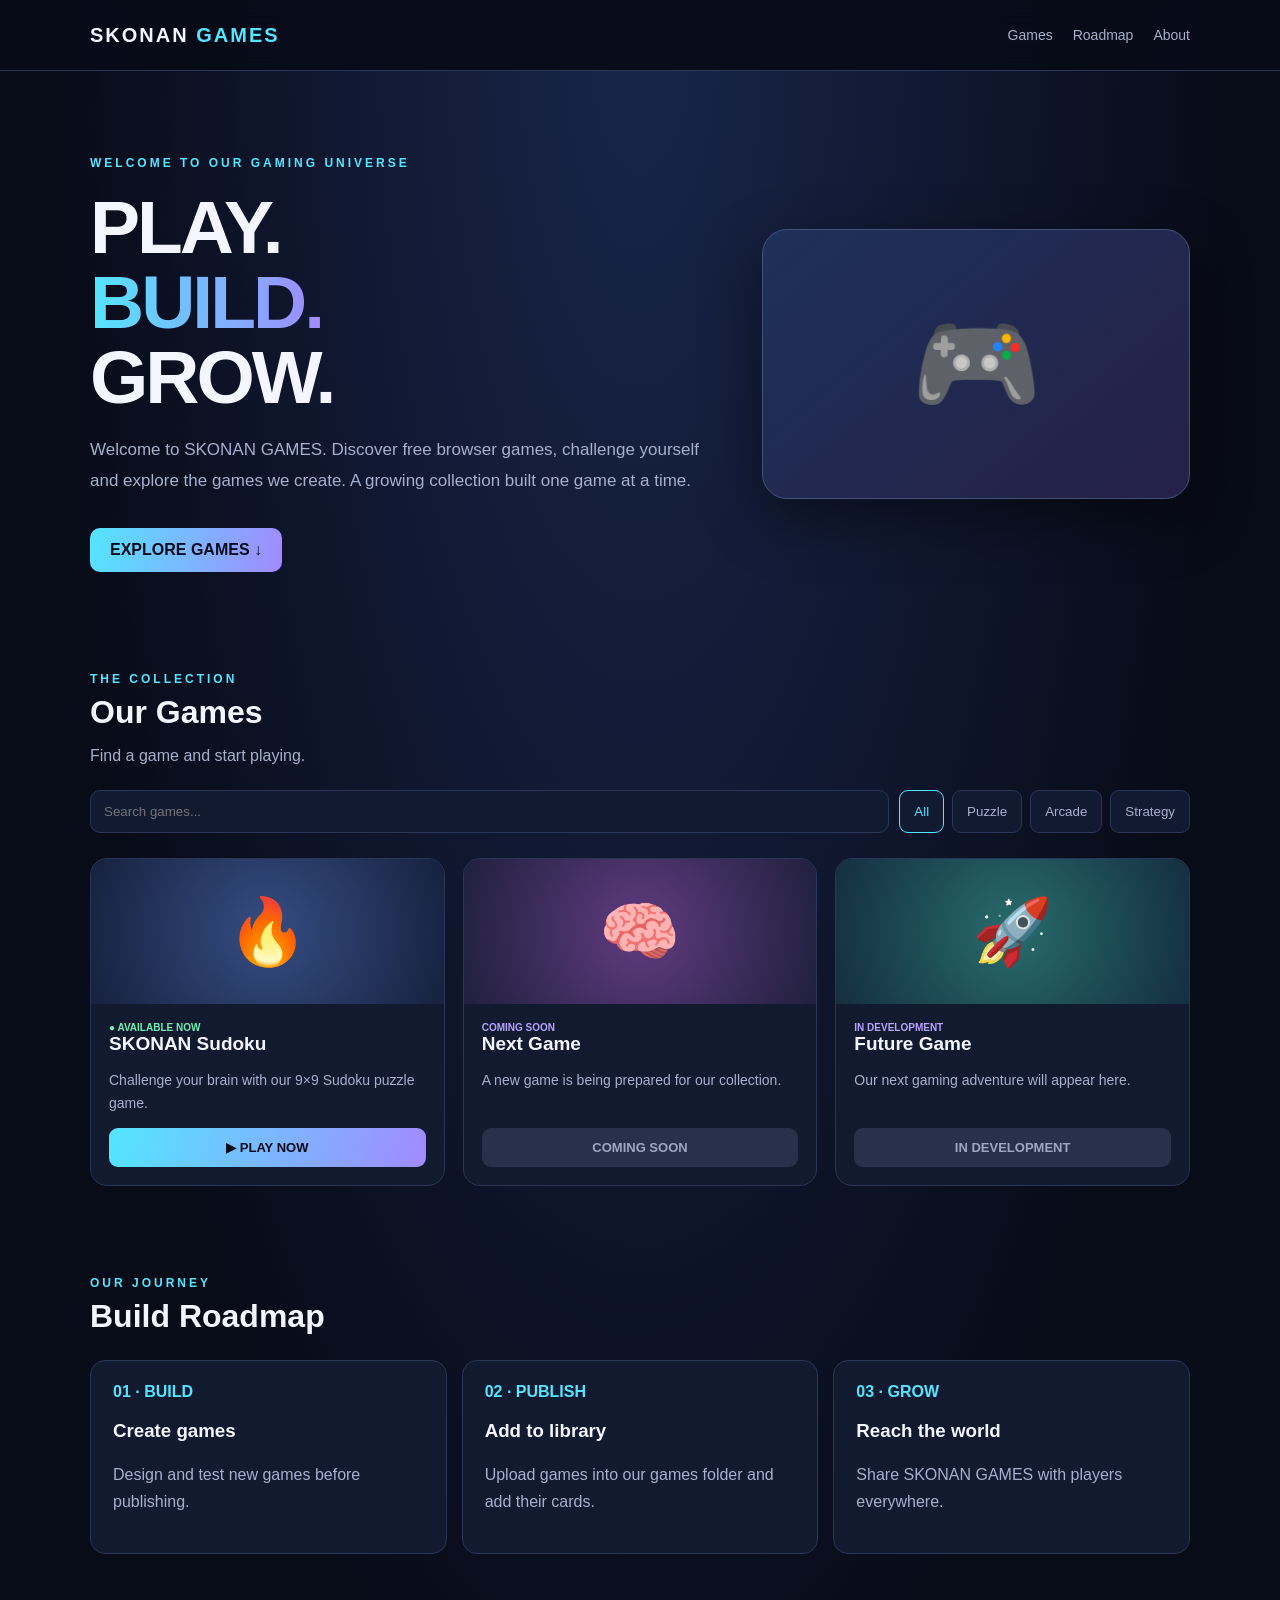
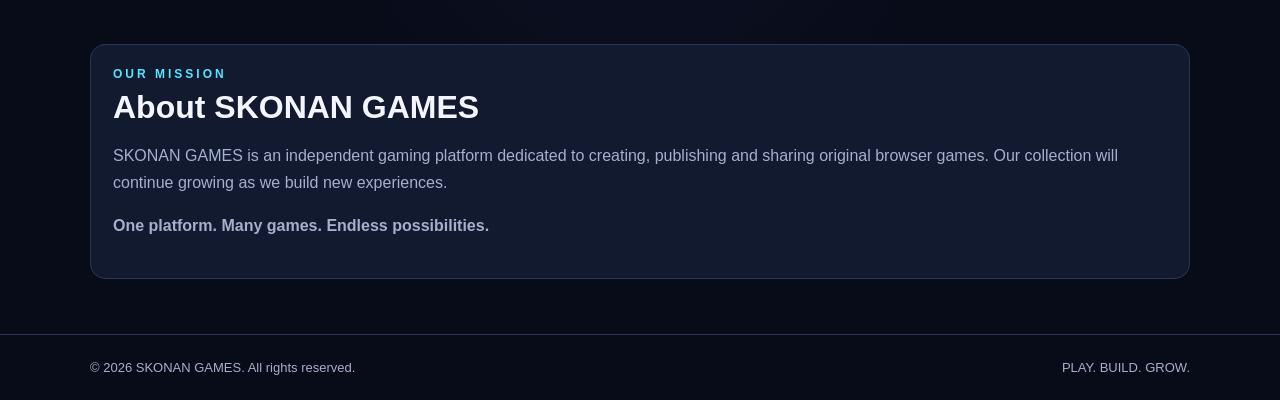
==== index.html @ d3ab1c6c "Add favicon link to index.html Added a favicon link to the HTML head." ====
<!DOCTYPE html>
<html lang="en">
<head>
<meta charset="UTF-8">
<meta name="viewport" content="width=device-width, initial-scale=1.0">
<meta name="theme-color" content="#080b18">
<meta name="description" content="SKONAN GAMES - Play, Build and Grow. Explore free browser games.">
<meta name="keywords" content="SKONAN GAMES, free games, Sudoku, online games, browser games">
<title>SKONAN GAMES | Play. Build. Grow.</title>
<link rel="icon" type="image/png" href="favicon.png">
<!-- Search engine indexing -->
<meta name="robots" content="index, follow">
<link rel="canonical" href="https://skonanjoney.github.io/skonan-games/">

<!-- Social media sharing: Facebook, WhatsApp, etc. -->
<meta property="og:type" content="website">
<meta property="og:site_name" content="SKONAN GAMES">
<meta property="og:title" content="SKONAN GAMES | Play. Build. Grow.">
<meta property="og:description" content="Discover free browser games, play SKONAN Sudoku and explore new gaming adventures.">
<meta property="og:url" content="https://skonanjoney.github.io/skonan-games/">

<!-- Twitter / X sharing -->
<meta name="twitter:card" content="summary">
<meta name="twitter:title" content="SKONAN GAMES | Play. Build. Grow.">
<meta name="twitter:description" content="Discover free browser games and explore the SKONAN GAMES collection.">

<!-- Structured data for search engines -->
<script type="application/ld+json">
{
  "@context": "https://schema.org",
  "@type": "WebSite",
  "name": "SKONAN GAMES",
  "url": "https://skonanjoney.github.io/skonan-games/",
  "description": "An independent gaming platform featuring free browser games.",
  "inLanguage": "en"
}
</script>

<style>
:root {
  --bg:#080b18;
  --panel:#121a30;
  --line:#293657;
  --text:#f4f6ff;
  --muted:#a5b0cc;
  --cyan:#54e5ff;
  --purple:#a18aff;
}
* {box-sizing:border-box}
html {scroll-behavior:smooth}
body {
  margin:0;
  background:radial-gradient(ellipse at top,#19264b,#080b18 65%);
  color:var(--text);
  font-family:Arial, sans-serif;
}
a {text-decoration:none;color:inherit}
.wrap {width:min(1100px,92%);margin:auto}
header {
  position:sticky;top:0;z-index:5;
  background:#080b18ed;
  border-bottom:1px solid var(--line);
  backdrop-filter:blur(15px);
}
nav {
  min-height:70px;
  display:flex;align-items:center;
  justify-content:space-between;gap:15px;
}
.logo {font-size:20px;font-weight:900;letter-spacing:2px}
.logo span {color:var(--cyan)}
.links {display:flex;gap:20px;color:var(--muted);font-size:14px}
.links a:hover {color:var(--cyan)}
.hero {
  padding:85px 0 65px;
  display:grid;grid-template-columns:1.2fr .8fr;
  gap:30px;align-items:center;
}
.eyebrow {
  color:var(--cyan);font-size:12px;
  font-weight:bold;letter-spacing:3px;
}
h1 {
  font-size:clamp(43px,7vw,75px);
  line-height:1;margin:20px 0;
  letter-spacing:-3px;
}
h1 span {
  background:linear-gradient(90deg,var(--cyan),var(--purple));
  color:transparent;background-clip:text;
}
.hero p {color:var(--muted);line-height:1.8;font-size:17px}
.btn {
  display:inline-block;padding:13px 20px;
  border-radius:10px;font-weight:bold;
  background:linear-gradient(100deg,var(--cyan),var(--purple));
  color:#080b18;margin-top:15px;
}
.art {
  min-height:270px;display:grid;place-items:center;
  border:1px solid #43517b;border-radius:25px;
  background:linear-gradient(140deg,#1e3159,#252047);
  box-shadow:0 20px 60px #0007;
  font-size:105px;
}
section {padding:35px 0 55px}
h2 {font-size:32px;margin:8px 0}
.muted {color:var(--muted)}
.tools {display:flex;gap:10px;flex-wrap:wrap;margin:25px 0}
input {
  flex:1;min-width:200px;padding:13px;
  border:1px solid var(--line);border-radius:10px;
  background:#111a30;color:white;outline:none;
}
input:focus {border-color:var(--cyan)}
.filters {display:flex;gap:8px;flex-wrap:wrap}
.filters button {
  padding:11px 14px;border:1px solid var(--line);
  border-radius:9px;background:#111a30;
  color:var(--muted);cursor:pointer;
}
.filters button.active {
  color:var(--cyan);border-color:var(--cyan);
}
.grid {
  display:grid;grid-template-columns:repeat(3,1fr);
  gap:18px;
}
.card {
  overflow:hidden;background:var(--panel);
  border:1px solid var(--line);
  border-radius:17px;transition:.2s;
}
.card:hover {transform:translateY(-5px);border-color:var(--cyan)}
.game-art {
  height:145px;display:grid;place-items:center;
  font-size:65px;
  background:radial-gradient(circle,#354d83,#17213e);
}
.card:nth-child(2) .game-art {background:radial-gradient(circle,#603b80,#20203e)}
.card:nth-child(3) .game-art {background:radial-gradient(circle,#286b6c,#142e40)}
.card-body {padding:18px}
.card h3 {margin:0;font-size:19px}
.card p {color:var(--muted);font-size:14px;line-height:1.6;min-height:45px}
.status {color:#70f0b0;font-size:10px;font-weight:bold}
.soon {color:#b7a4ff}
.play {
  display:block;text-align:center;
  padding:12px;border-radius:9px;
  background:linear-gradient(100deg,var(--cyan),var(--purple));
  color:#080b18;font-weight:bold;font-size:13px;
}
.disabled {background:#29314a;color:#9ca7c2}
.roadmap {
  display:grid;grid-template-columns:repeat(3,1fr);
  gap:15px;margin-top:25px;
}
.step,.about {
  padding:22px;border:1px solid var(--line);
  border-radius:15px;background:#121a30;
}
.step b {color:var(--cyan)}
.step p,.about p {color:var(--muted);line-height:1.7}
footer {
  padding:25px 0;border-top:1px solid var(--line);
  color:var(--muted);font-size:13px;
}
footer .wrap {display:flex;justify-content:space-between;gap:10px;flex-wrap:wrap}
#empty {display:none;text-align:center;padding:25px;color:var(--muted)}
@media(max-width:750px) {
  .hero {grid-template-columns:1fr;padding:55px 0}
  .grid {grid-template-columns:repeat(2,1fr)}
  .roadmap {grid-template-columns:1fr}
}
@media(max-width:520px) {
  .grid {grid-template-columns:1fr}
  .links {gap:10px;font-size:12px}
  .logo {font-size:15px}
}
</style>
</head>

<body>

<header>
  <div class="wrap">
    <nav>
      <a class="logo" href="#">SKONAN <span>GAMES</span></a>
      <div class="links">
        <a href="#games">Games</a>
        <a href="#roadmap">Roadmap</a>
        <a href="#about">About</a>
      </div>
    </nav>
  </div>
</header>

<main>
<div class="wrap">

  <div class="hero">
    <div>
      <div class="eyebrow">WELCOME TO OUR GAMING UNIVERSE</div>
      <h1>PLAY.<br><span>BUILD.</span><br>GROW.</h1>
      <p>
        Welcome to SKONAN GAMES. Discover free browser games,
        challenge yourself and explore the games we create.
        A growing collection built one game at a time.
      </p>
      <a class="btn" href="#games">EXPLORE GAMES ↓</a>
    </div>
    <div class="art">🎮</div>
  </div>

  <section id="games">
    <div class="eyebrow">THE COLLECTION</div>
    <h2>Our Games</h2>
    <p class="muted">Find a game and start playing.</p>

    <div class="tools">
      <input id="search" type="search" placeholder="Search games...">
      <div class="filters">
        <button class="active" data-filter="all">All</button>
        <button data-filter="puzzle">Puzzle</button>
        <button data-filter="arcade">Arcade</button>
        <button data-filter="strategy">Strategy</button>
      </div>
    </div>

    <div class="grid" id="gameGrid">

      <article class="card" data-name="skonan sudoku" data-category="puzzle">
        <div class="game-art">🔥</div>
        <div class="card-body">
          <div class="status">● AVAILABLE NOW</div>
          <h3>SKONAN Sudoku</h3>
          <p>Challenge your brain with our 9×9 Sudoku puzzle game.</p>
          <a class="play" href="games/SKONAN_SUDOKU.html">▶ PLAY NOW</a>
        </div>
      </article>

      <article class="card" data-name="next game" data-category="arcade">
        <div class="game-art">🧠</div>
        <div class="card-body">
          <div class="status soon">COMING SOON</div>
          <h3>Next Game</h3>
          <p>A new game is being prepared for our collection.</p>
          <span class="play disabled">COMING SOON</span>
        </div>
      </article>

      <article class="card" data-name="future game" data-category="strategy">
        <div class="game-art">🚀</div>
        <div class="card-body">
          <div class="status soon">IN DEVELOPMENT</div>
          <h3>Future Game</h3>
          <p>Our next gaming adventure will appear here.</p>
          <span class="play disabled">IN DEVELOPMENT</span>
        </div>
      </article>

    </div>
    <div id="empty">No matching games found.</div>
  </section>

  <section id="roadmap">
    <div class="eyebrow">OUR JOURNEY</div>
    <h2>Build Roadmap</h2>
    <div class="roadmap">
      <div class="step">
        <b>01 · BUILD</b>
        <h3>Create games</h3>
        <p>Design and test new games before publishing.</p>
      </div>
      <div class="step">
        <b>02 · PUBLISH</b>
        <h3>Add to library</h3>
        <p>Upload games into our games folder and add their cards.</p>
      </div>
      <div class="step">
        <b>03 · GROW</b>
        <h3>Reach the world</h3>
        <p>Share SKONAN GAMES with players everywhere.</p>
      </div>
    </div>
  </section>

  <section id="about">
    <div class="about">
      <div class="eyebrow">OUR MISSION</div>
      <h2>About SKONAN GAMES</h2>
      <p>
        SKONAN GAMES is an independent gaming platform
        dedicated to creating, publishing and sharing
        original browser games. Our collection will continue
        growing as we build new experiences.
      </p>
      <p><strong>One platform. Many games. Endless possibilities.</strong></p>
    </div>
  </section>

</div>
</main>

<footer>
  <div class="wrap">
    <span>© 2026 SKONAN GAMES. All rights reserved.</span>
    <span>PLAY. BUILD. GROW.</span>
  </div>
</footer>

<script>
const search = document.getElementById("search");
const cards = [...document.querySelectorAll(".card")];
const buttons = [...document.querySelectorAll(".filters button")];
const empty = document.getElementById("empty");
let category = "all";

function filterGames() {
  const term = search.value.toLowerCase().trim();
  let count = 0;

  cards.forEach(card => {
    const nameMatch = card.dataset.name.includes(term);
    const categoryMatch =
      category === "all" || card.dataset.category === category;

    const visible = nameMatch && categoryMatch;
    card.style.display = visible ? "" : "none";
    if (visible) count++;
  });

  empty.style.display = count ? "none" : "block";
}

search.addEventListener("input", filterGames);

buttons.forEach(button => {
  button.addEventListener("click", () => {
    category = button.dataset.filter;
    buttons.forEach(b => b.classList.toggle("active", b === button));
    filterGames();
  });
});
</script>

</body>
</html>
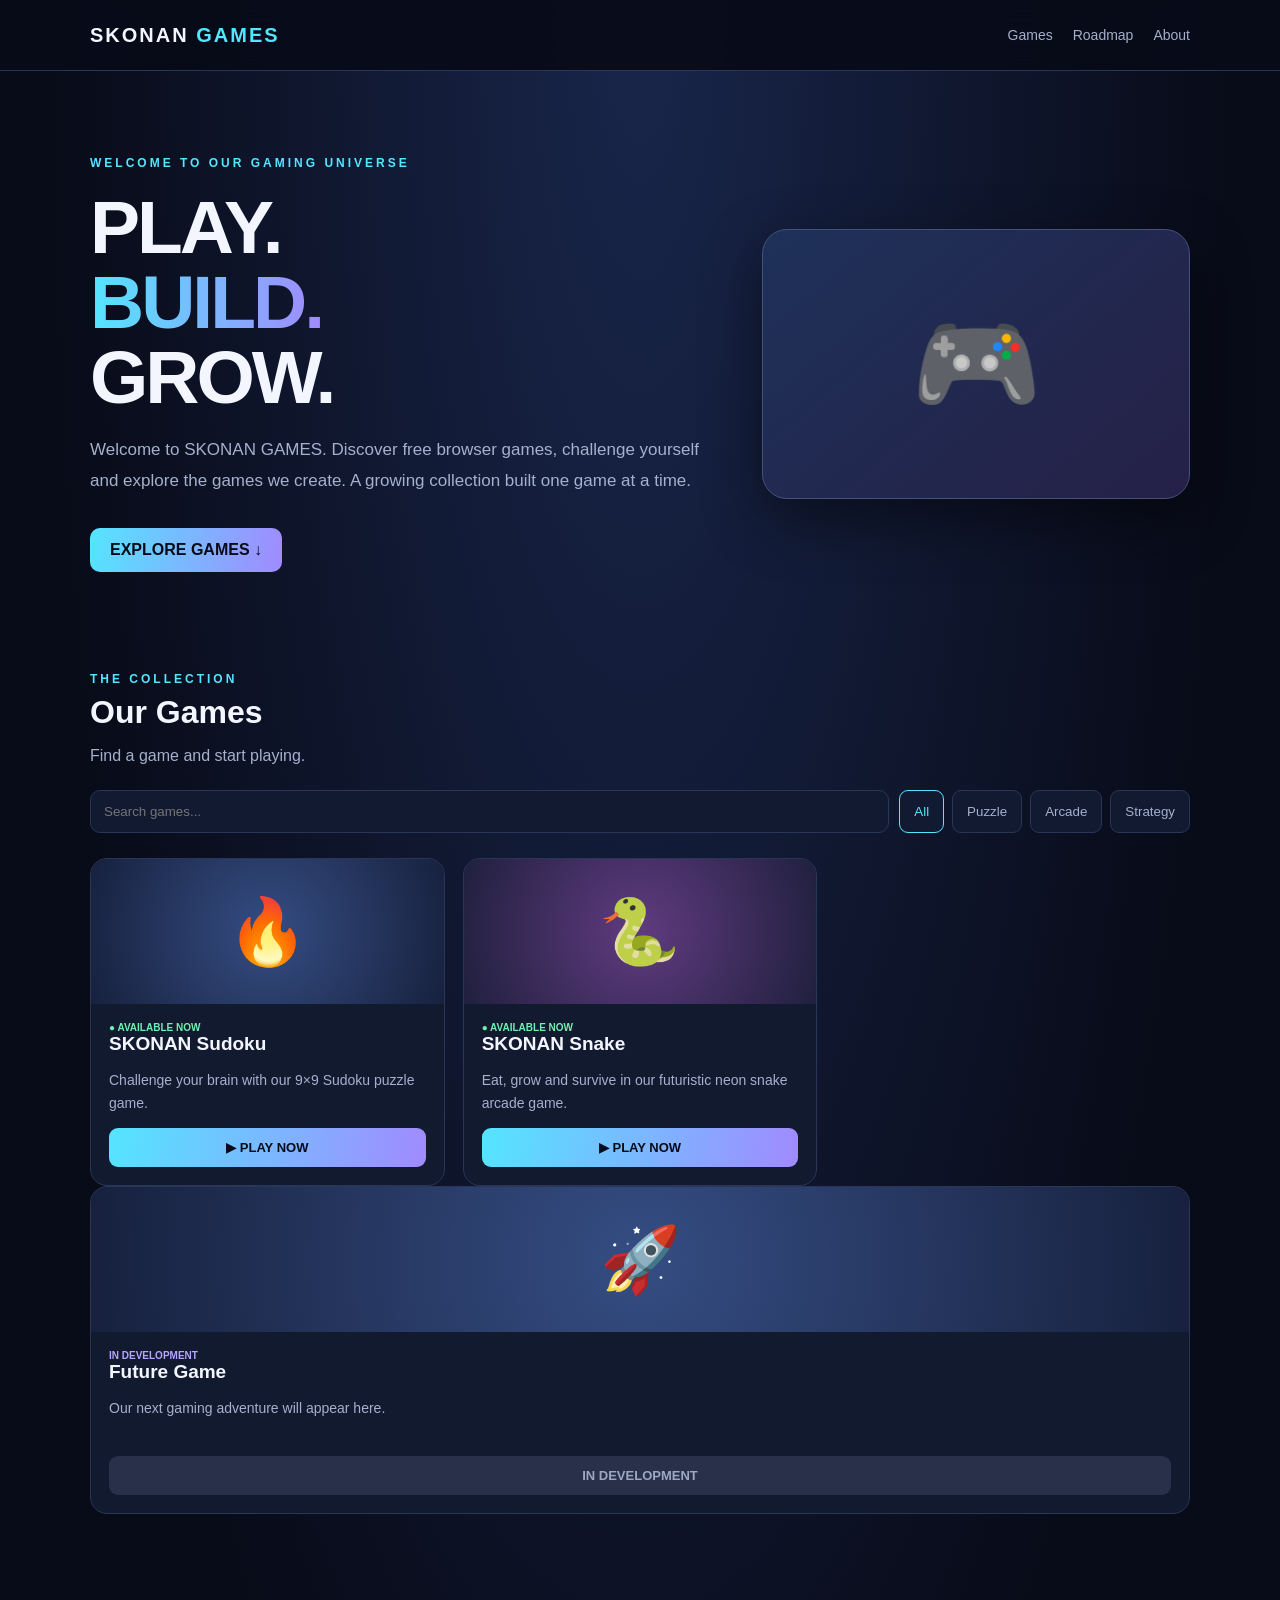
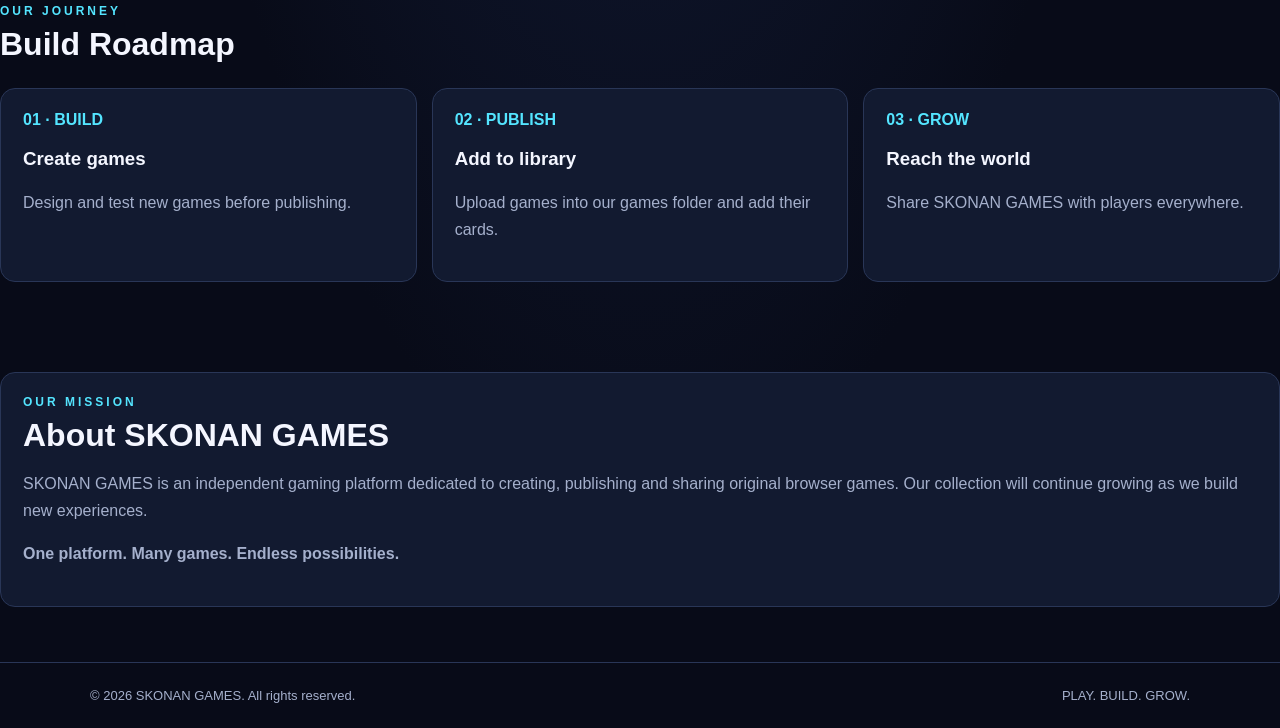
==== commit 0de07435: "Add SKONAN Snake game card to index.html" ====
--- a/index.html
+++ b/index.html
@@ -228,27 +228,32 @@
       </div>
     </div>
 
-    <div class="grid" id="gameGrid">
-
-      <article class="card" data-name="skonan sudoku" data-category="puzzle">
-        <div class="game-art">🔥</div>
-        <div class="card-body">
-          <div class="status">● AVAILABLE NOW</div>
-          <h3>SKONAN Sudoku</h3>
-          <p>Challenge your brain with our 9×9 Sudoku puzzle game.</p>
-          <a class="play" href="games/SKONAN_SUDOKU.html">▶ PLAY NOW</a>
-        </div>
-      </article>
-
-      <article class="card" data-name="next game" data-category="arcade">
-        <div class="game-art">🧠</div>
-        <div class="card-body">
-          <div class="status soon">COMING SOON</div>
-          <h3>Next Game</h3>
-          <p>A new game is being prepared for our collection.</p>
-          <span class="play disabled">COMING SOON</span>
-        </div>
-      </article>
+    
+<div class="grid" id="gameGrid">
+
+  <!-- SKONAN SUDOKU -->
+  <article class="card" data-name="skonan sudoku" data-category="puzzle">
+    <div class="game-art">🔥</div>
+    <div class="card-body">
+      <div class="status">● AVAILABLE NOW</div>
+      <h3>SKONAN Sudoku</h3>
+      <p>Challenge your brain with our 9×9 Sudoku puzzle game.</p>
+      <a class="play" href="games/SKONAN_SUDOKU.html">▶ PLAY NOW</a>
+    </div>
+  </article>
+
+  <!-- SKONAN SNAKE -->
+  <article class="card" data-name="skonan snake" data-category="arcade">
+    <div class="game-art">🐍</div>
+    <div class="card-body">
+      <div class="status">● AVAILABLE NOW</div>
+      <h3>SKONAN Snake</h3>
+      <p>Eat, grow and survive in our futuristic neon snake arcade game.</p>
+      <a class="play" href="games/SKONAN_SNAKE.html">▶ PLAY NOW</a>
+    </div>
+  </article>
+
+</div>
 
       <article class="card" data-name="future game" data-category="strategy">
         <div class="game-art">🚀</div>
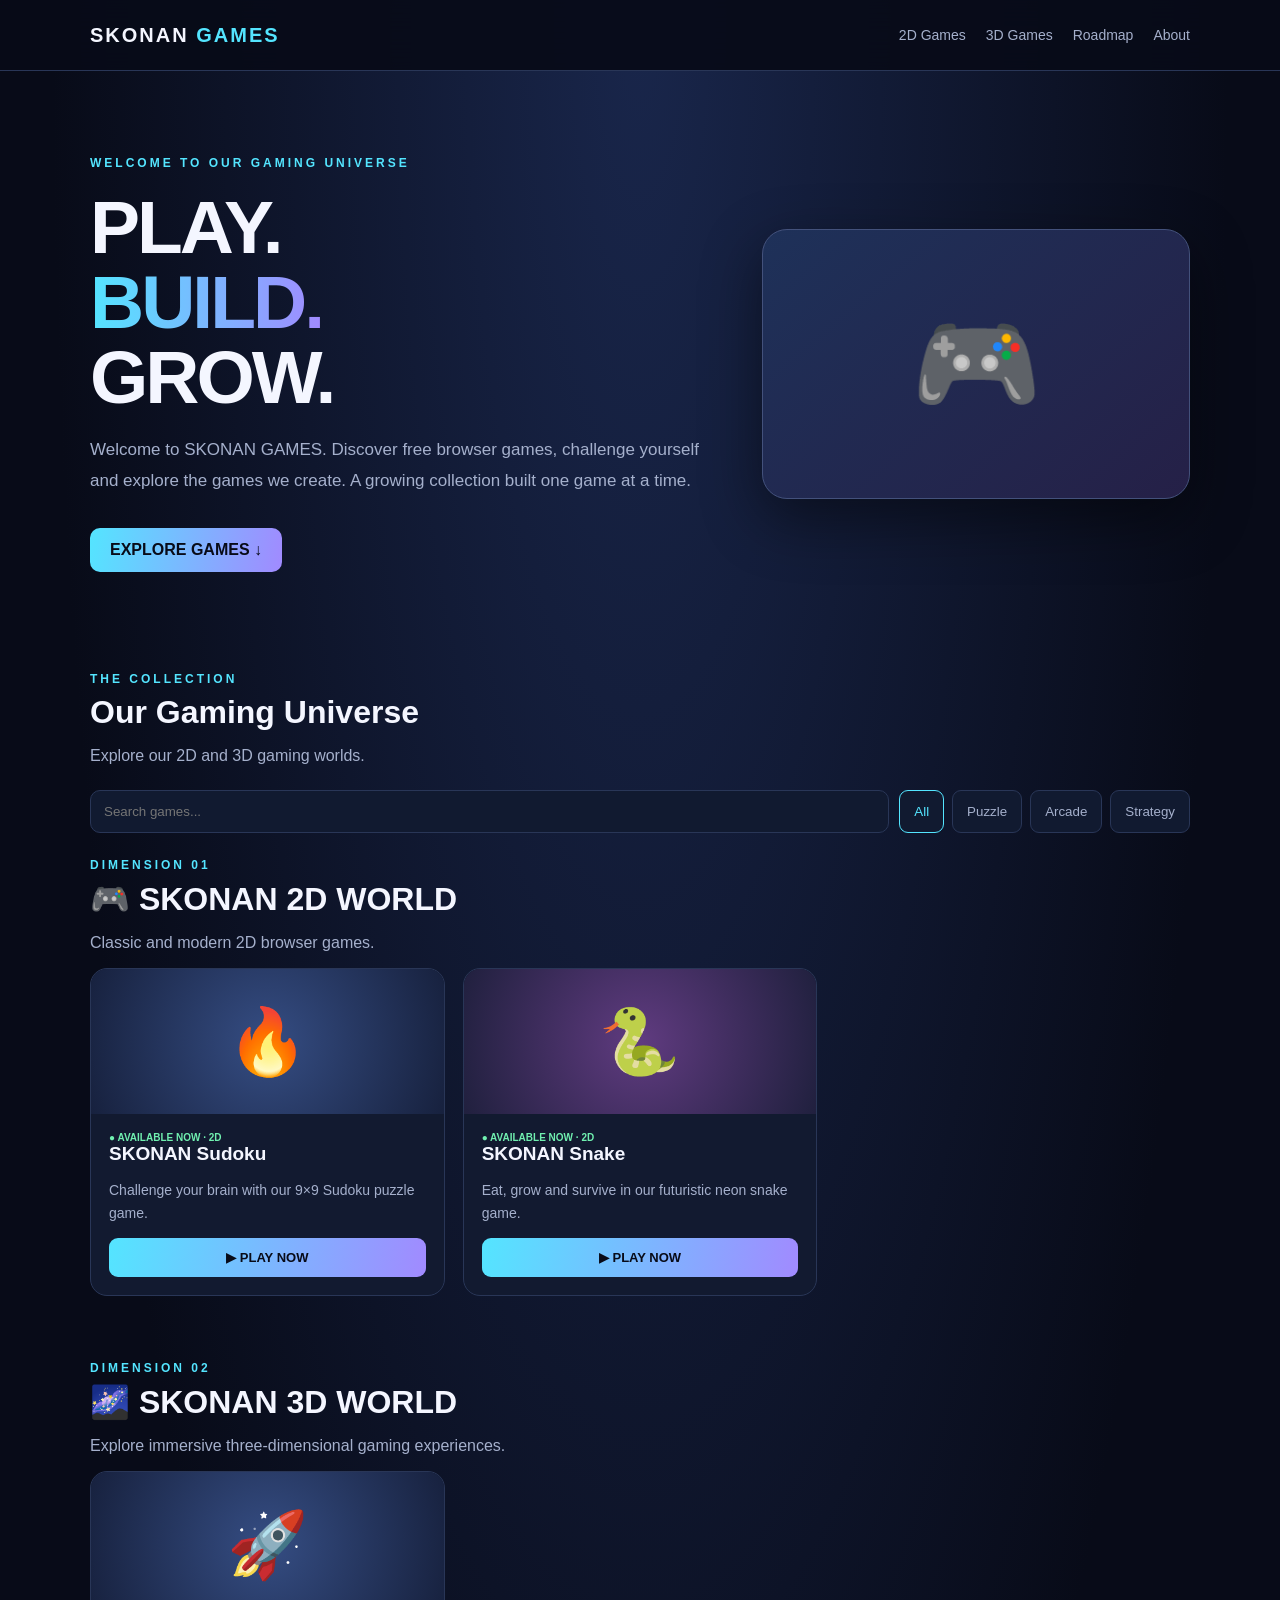
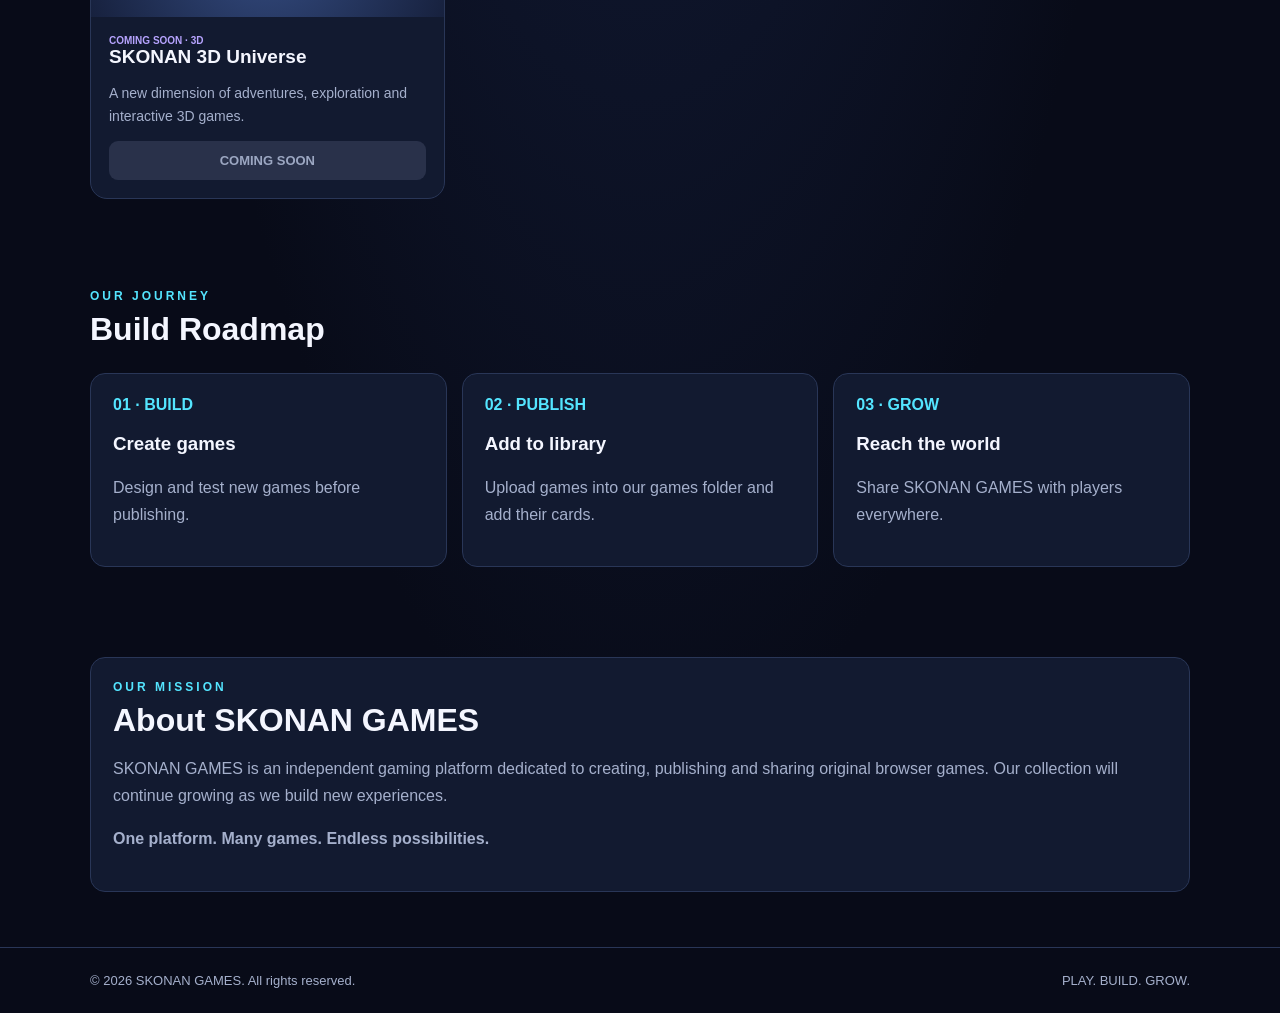
==== commit c3442ab2: "Revise game sections and navigation links Updated game sections and navigation links for clarity and" ====
--- a/index.html
+++ b/index.html
@@ -188,10 +188,11 @@
     <nav>
       <a class="logo" href="#">SKONAN <span>GAMES</span></a>
       <div class="links">
-        <a href="#games">Games</a>
-        <a href="#roadmap">Roadmap</a>
-        <a href="#about">About</a>
-      </div>
+  <a href="#games-2d">2D Games</a>
+  <a href="#games-3d">3D Games</a>
+  <a href="#roadmap">Roadmap</a>
+  <a href="#about">About</a>
+</div>
     </nav>
   </div>
 </header>
@@ -213,61 +214,74 @@
     <div class="art">🎮</div>
   </div>
 
-  <section id="games">
-    <div class="eyebrow">THE COLLECTION</div>
-    <h2>Our Games</h2>
-    <p class="muted">Find a game and start playing.</p>
-
-    <div class="tools">
-      <input id="search" type="search" placeholder="Search games...">
-      <div class="filters">
-        <button class="active" data-filter="all">All</button>
-        <button data-filter="puzzle">Puzzle</button>
-        <button data-filter="arcade">Arcade</button>
-        <button data-filter="strategy">Strategy</button>
-      </div>
-    </div>
-
-    
-<div class="grid" id="gameGrid">
-
-  <!-- SKONAN SUDOKU -->
-  <article class="card" data-name="skonan sudoku" data-category="puzzle">
-    <div class="game-art">🔥</div>
-    <div class="card-body">
-      <div class="status">● AVAILABLE NOW</div>
-      <h3>SKONAN Sudoku</h3>
-      <p>Challenge your brain with our 9×9 Sudoku puzzle game.</p>
-      <a class="play" href="games/SKONAN_SUDOKU.html">▶ PLAY NOW</a>
-    </div>
-  </article>
-
-  <!-- SKONAN SNAKE -->
-  <article class="card" data-name="skonan snake" data-category="arcade">
-    <div class="game-art">🐍</div>
-    <div class="card-body">
-      <div class="status">● AVAILABLE NOW</div>
-      <h3>SKONAN Snake</h3>
-      <p>Eat, grow and survive in our futuristic neon snake arcade game.</p>
-      <a class="play" href="games/SKONAN_SNAKE.html">▶ PLAY NOW</a>
-    </div>
-  </article>
-
-</div>
-
-      <article class="card" data-name="future game" data-category="strategy">
+  
+<section id="games">
+  <div class="eyebrow">THE COLLECTION</div>
+  <h2>Our Gaming Universe</h2>
+  <p class="muted">Explore our 2D and 3D gaming worlds.</p>
+
+  <div class="tools">
+    <input id="search" type="search" placeholder="Search games...">
+    <div class="filters">
+      <button class="active" data-filter="all">All</button>
+      <button data-filter="puzzle">Puzzle</button>
+      <button data-filter="arcade">Arcade</button>
+      <button data-filter="strategy">Strategy</button>
+    </div>
+  </div>
+
+  <!-- 2D GAMING WORLD -->
+  <div id="games-2d">
+    <div class="eyebrow">DIMENSION 01</div>
+    <h2>🎮 SKONAN 2D WORLD</h2>
+    <p class="muted">Classic and modern 2D browser games.</p>
+
+    <div class="grid">
+
+      <article class="card" data-name="skonan sudoku" data-category="puzzle">
+        <div class="game-art">🔥</div>
+        <div class="card-body">
+          <div class="status">● AVAILABLE NOW · 2D</div>
+          <h3>SKONAN Sudoku</h3>
+          <p>Challenge your brain with our 9×9 Sudoku puzzle game.</p>
+          <a class="play" href="games/SKONAN_SUDOKU.html">▶ PLAY NOW</a>
+        </div>
+      </article>
+
+      <article class="card" data-name="skonan snake" data-category="arcade">
+        <div class="game-art">🐍</div>
+        <div class="card-body">
+          <div class="status">● AVAILABLE NOW · 2D</div>
+          <h3>SKONAN Snake</h3>
+          <p>Eat, grow and survive in our futuristic neon snake game.</p>
+          <a class="play" href="games/SKONAN_SNAKE.html">▶ PLAY NOW</a>
+        </div>
+      </article>
+
+    </div>
+  </div>
+
+  <!-- 3D GAMING WORLD -->
+  <div id="games-3d" style="margin-top:65px">
+    <div class="eyebrow">DIMENSION 02</div>
+    <h2>🌌 SKONAN 3D WORLD</h2>
+    <p class="muted">Explore immersive three-dimensional gaming experiences.</p>
+
+    <div class="grid">
+      <article class="card" data-name="skonan 3d world" data-category="strategy">
         <div class="game-art">🚀</div>
         <div class="card-body">
-          <div class="status soon">IN DEVELOPMENT</div>
-          <h3>Future Game</h3>
-          <p>Our next gaming adventure will appear here.</p>
-          <span class="play disabled">IN DEVELOPMENT</span>
+          <div class="status soon">COMING SOON · 3D</div>
+          <h3>SKONAN 3D Universe</h3>
+          <p>A new dimension of adventures, exploration and interactive 3D games.</p>
+          <span class="play disabled">COMING SOON</span>
         </div>
       </article>
-
-    </div>
-    <div id="empty">No matching games found.</div>
-  </section>
+    </div>
+  </div>
+
+  <div id="empty">No matching games found.</div>
+</section>
 
   <section id="roadmap">
     <div class="eyebrow">OUR JOURNEY</div>
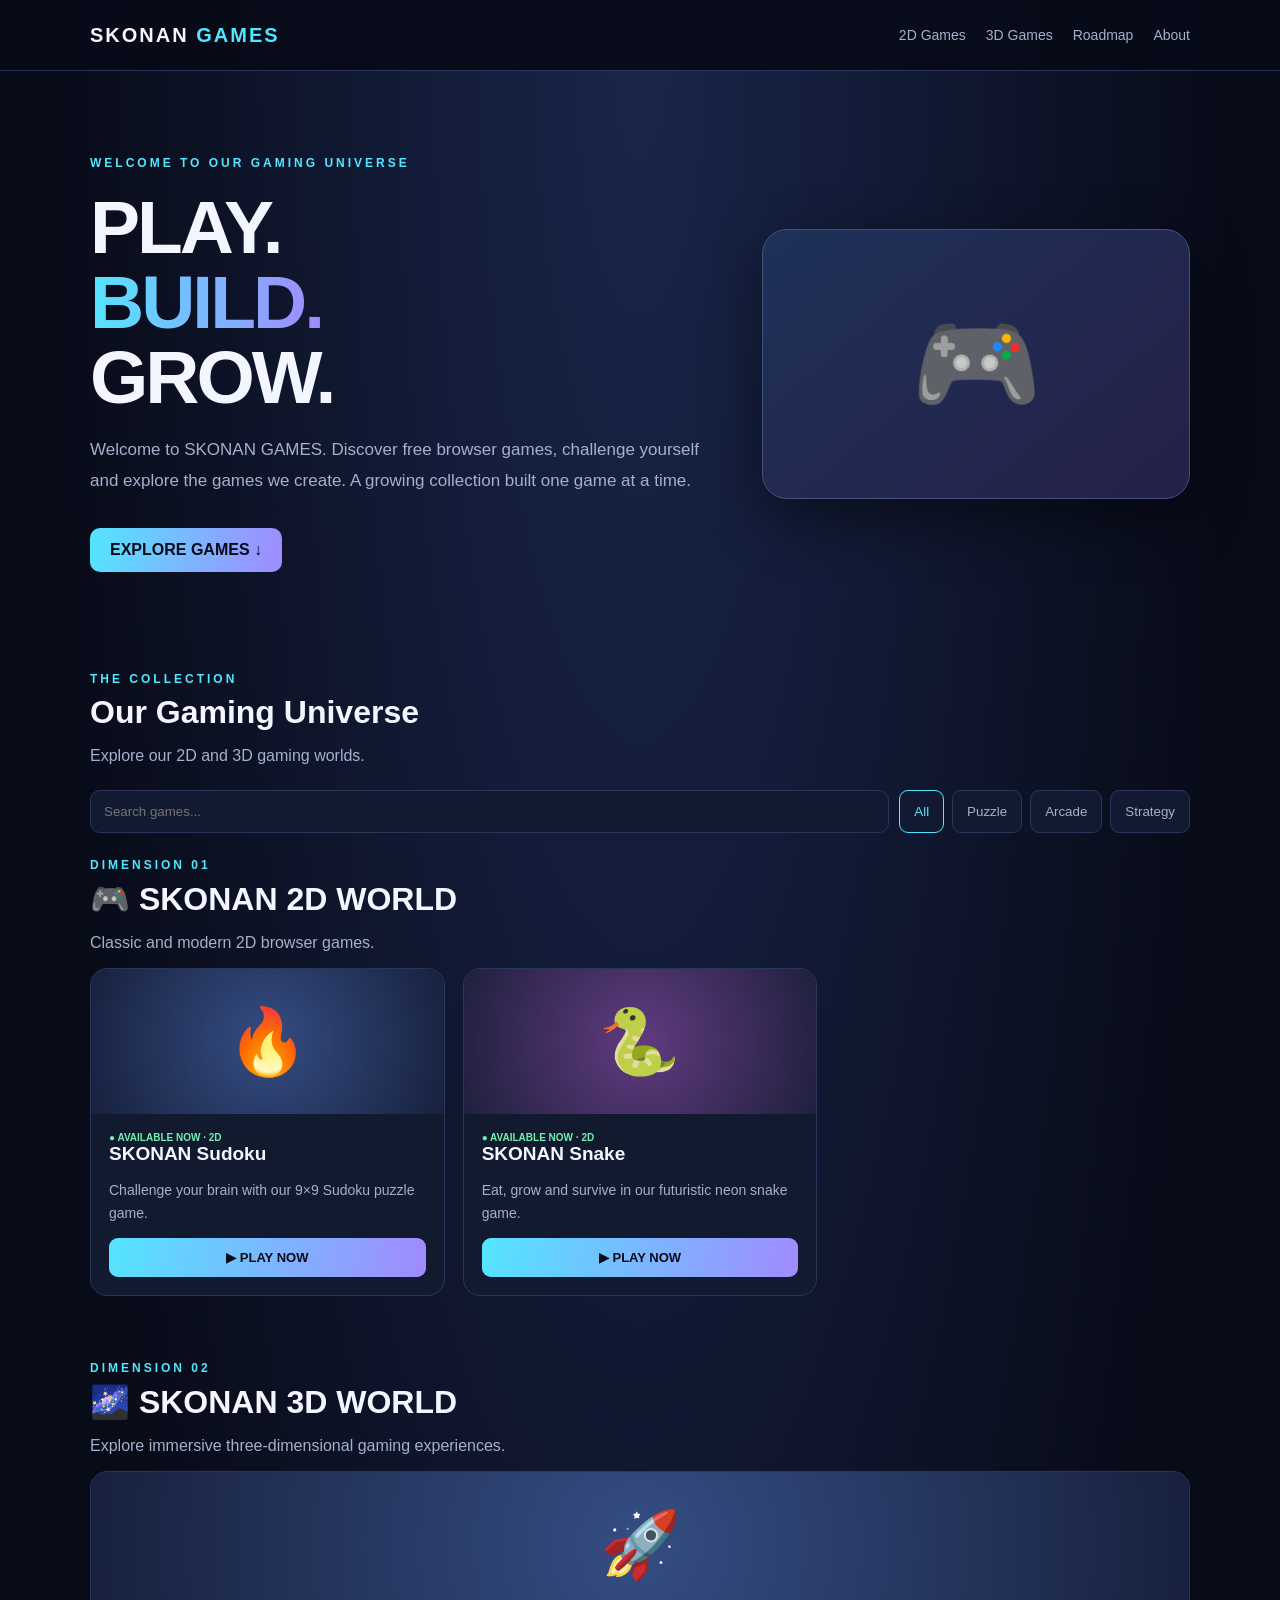
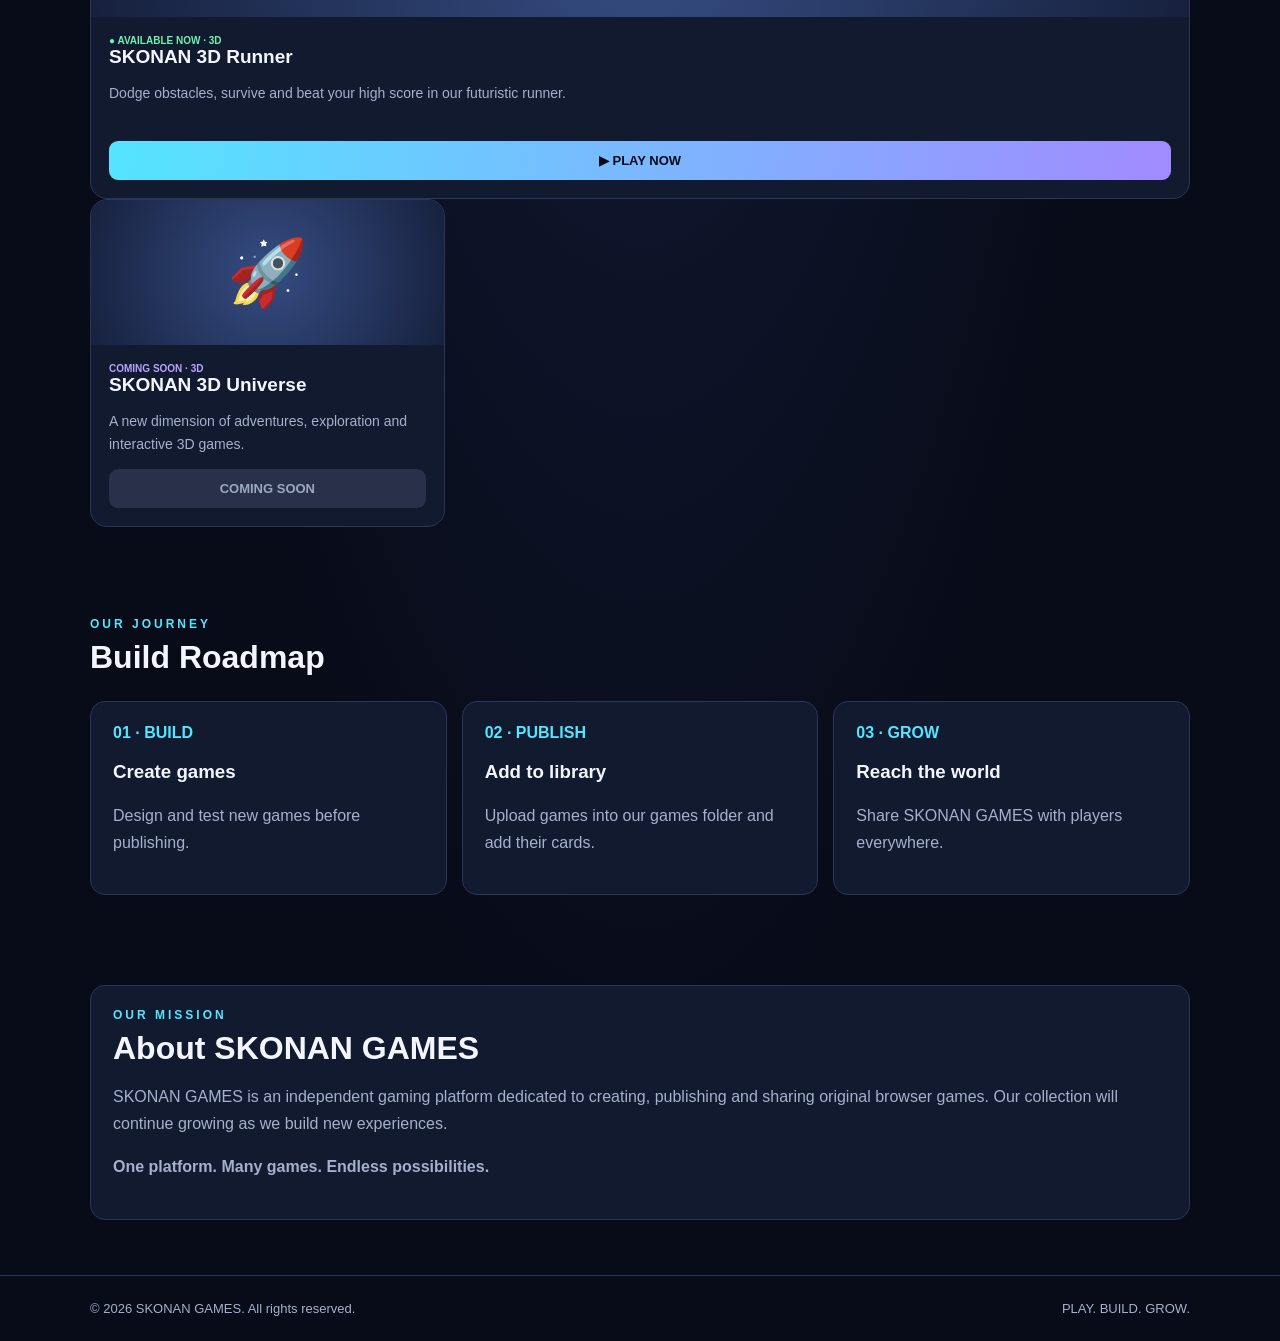
==== commit d2024b40: "Add SKONAN 3D Runner game card to index.html" ====
--- a/index.html
+++ b/index.html
@@ -266,7 +266,15 @@
     <div class="eyebrow">DIMENSION 02</div>
     <h2>🌌 SKONAN 3D WORLD</h2>
     <p class="muted">Explore immersive three-dimensional gaming experiences.</p>
-
+<article class="card" data-name="skonan 3d runner" data-category="arcade">
+  <div class="game-art">🚀</div>
+  <div class="card-body">
+    <div class="status">● AVAILABLE NOW · 3D</div>
+    <h3>SKONAN 3D Runner</h3>
+    <p>Dodge obstacles, survive and beat your high score in our futuristic runner.</p>
+    <a class="play" href="games/SKONAN_3D_RUNNER.html">▶ PLAY NOW</a>
+  </div>
+</article>
     <div class="grid">
       <article class="card" data-name="skonan 3d world" data-category="strategy">
         <div class="game-art">🚀</div>
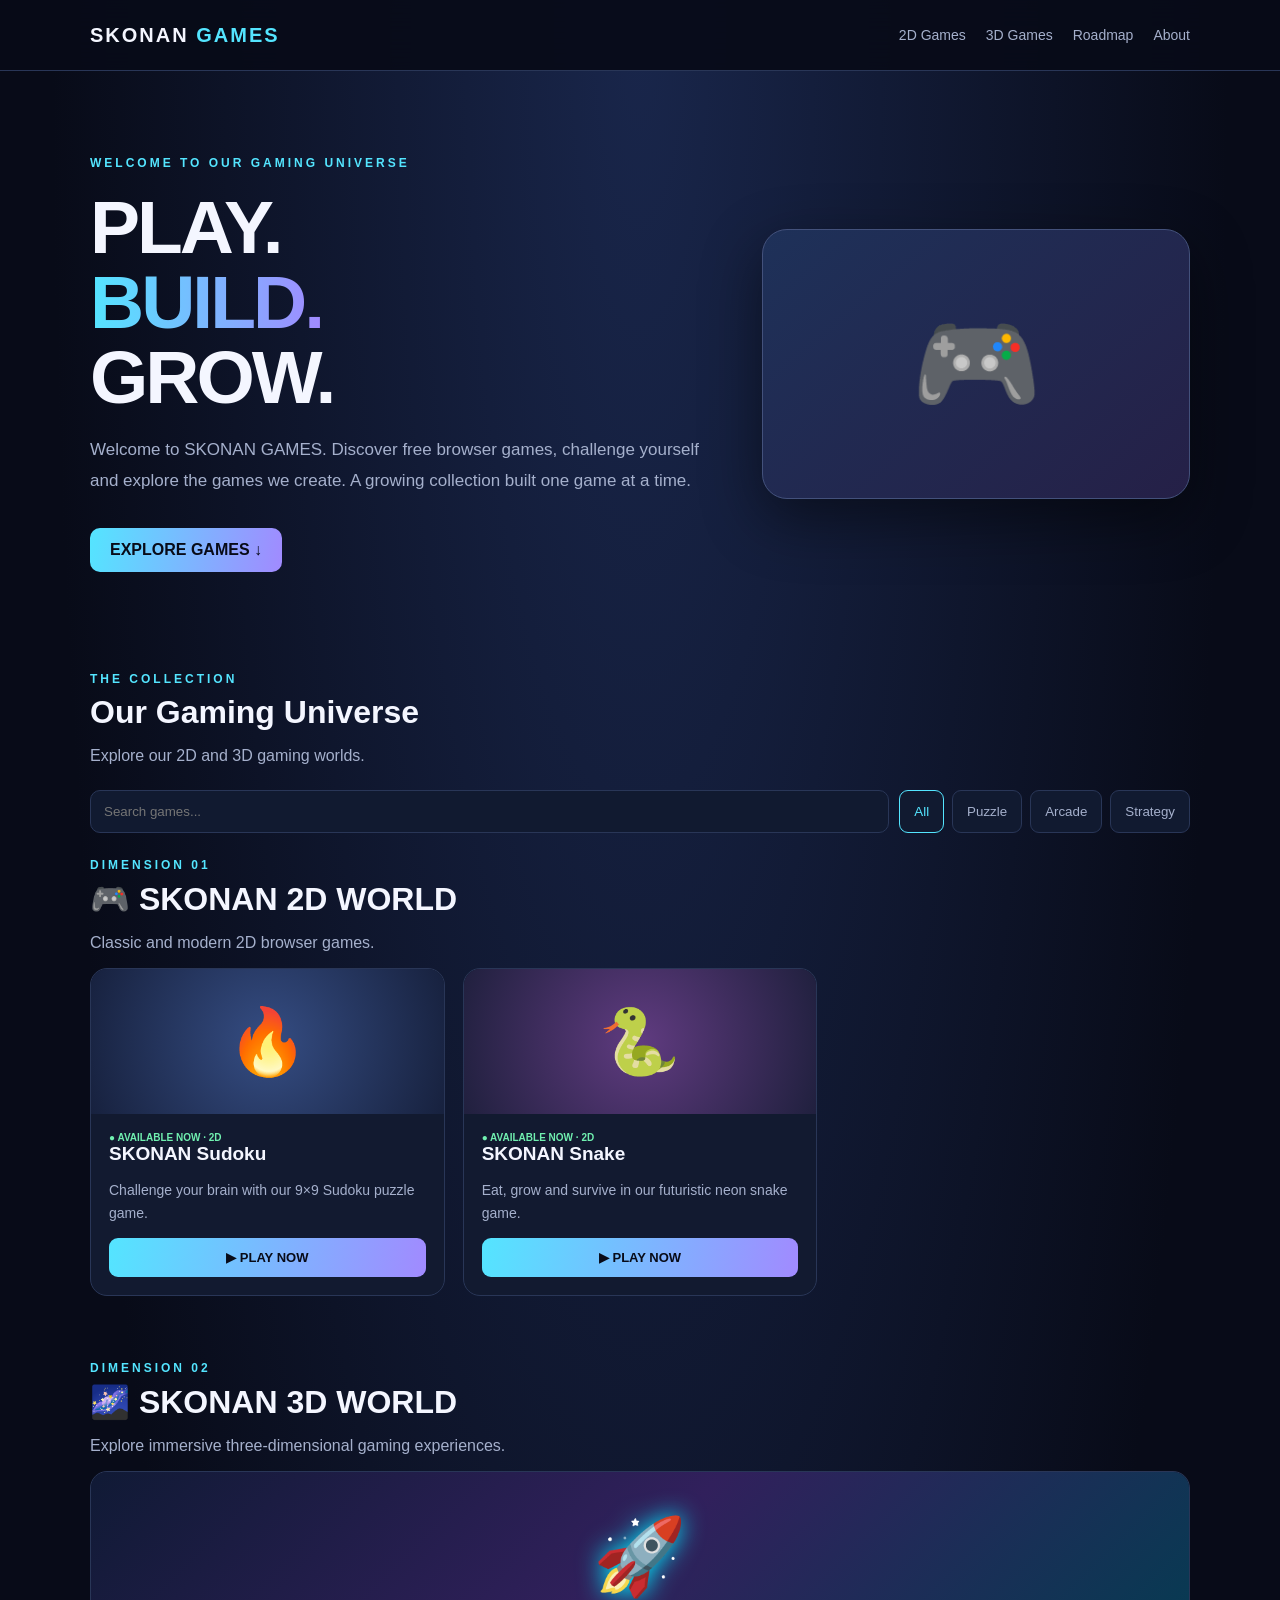
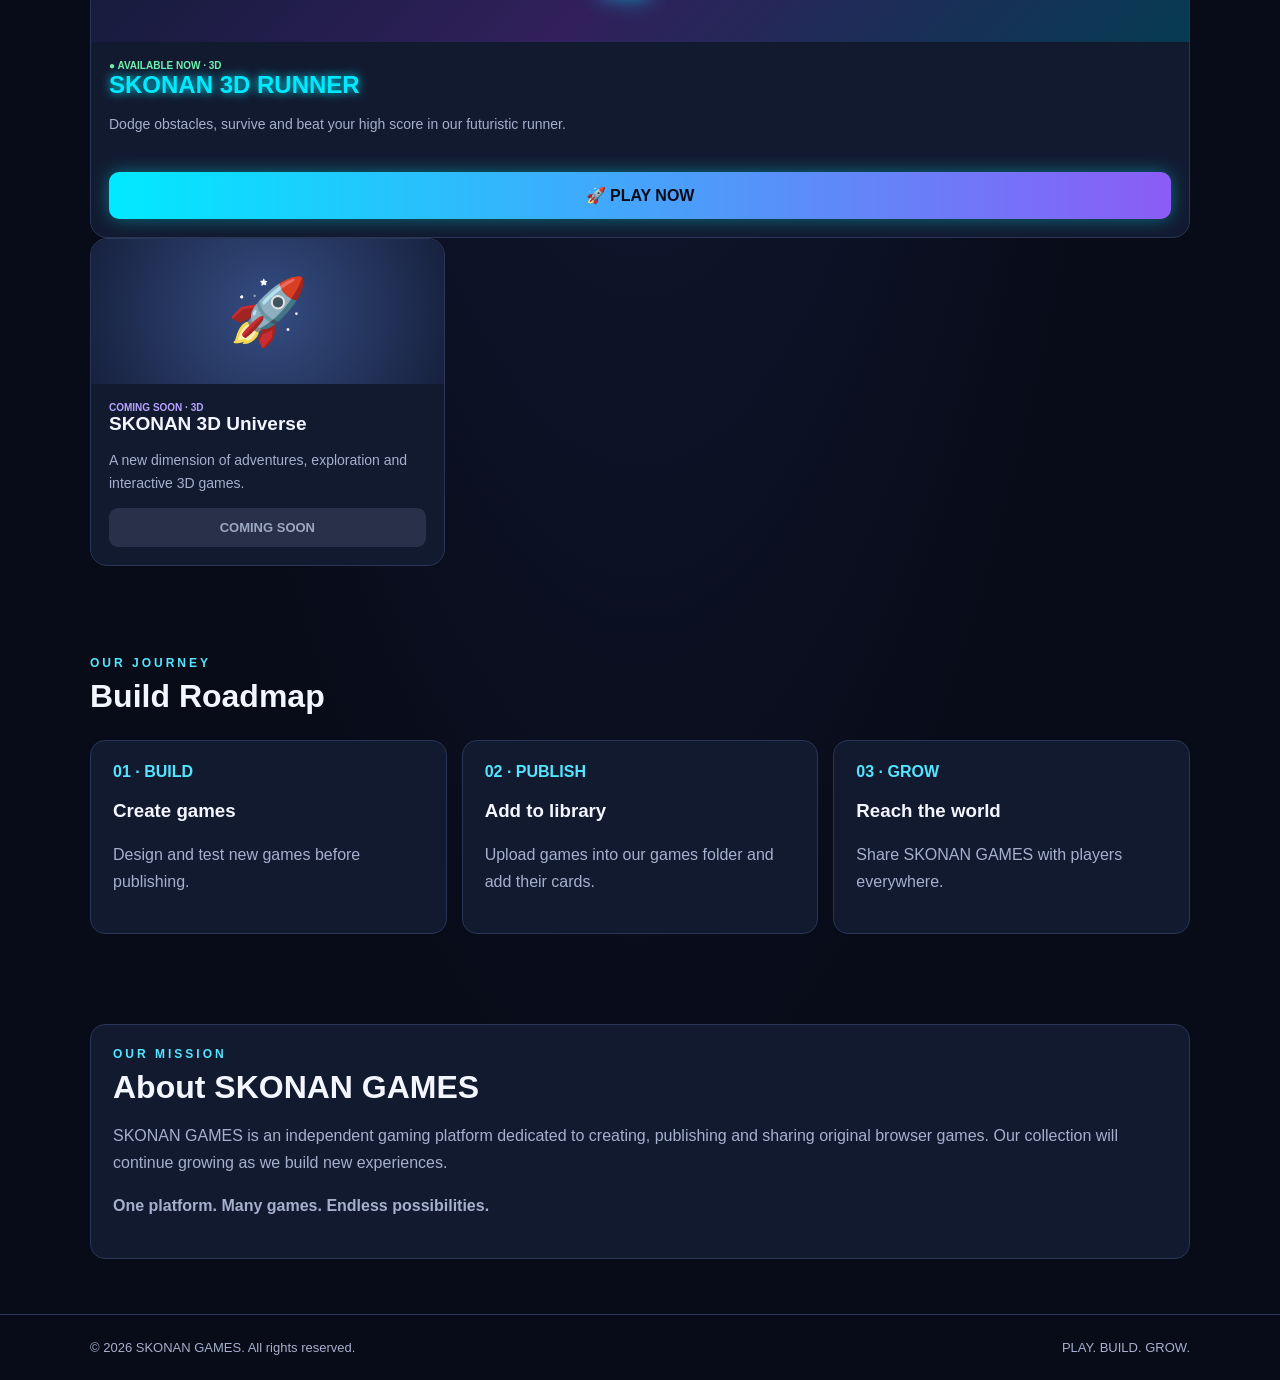
==== commit e63e7d30: "Improve SKONAN 3D Runner card design Enhanced the styling and layout of the SKONAN 3D Runner card, i" ====
--- a/index.html
+++ b/index.html
@@ -267,12 +267,36 @@
     <h2>🌌 SKONAN 3D WORLD</h2>
     <p class="muted">Explore immersive three-dimensional gaming experiences.</p>
 <article class="card" data-name="skonan 3d runner" data-category="arcade">
-  <div class="game-art">🚀</div>
+  <div class="game-art" style="
+  font-size:75px;
+  height:170px;
+  display:flex;
+  align-items:center;
+  justify-content:center;
+  background:linear-gradient(135deg,#101a35,#31205c,#063b52);
+  text-shadow:0 0 25px #00eaff;
+">
+  🚀
+</div>
   <div class="card-body">
     <div class="status">● AVAILABLE NOW · 3D</div>
-    <h3>SKONAN 3D Runner</h3>
+    <h3 style="font-size:24px;color:#00eaff;text-shadow:0 0 10px #00eaff;">
+  SKONAN 3D RUNNER
+</h3>
     <p>Dodge obstacles, survive and beat your high score in our futuristic runner.</p>
-    <a class="play" href="games/SKONAN_3D_RUNNER.html">▶ PLAY NOW</a>
+    <a class="play" href="games/SKONAN_3D_RUNNER.html" style="
+  display:block;
+  text-align:center;
+  font-size:16px;
+  padding:14px;
+  border-radius:10px;
+  background:linear-gradient(90deg,#00eaff,#8b5cf6);
+  color:#080b18;
+  font-weight:bold;
+  box-shadow:0 0 18px #00eaff66;
+">
+  🚀 PLAY NOW
+</a>
   </div>
 </article>
     <div class="grid">
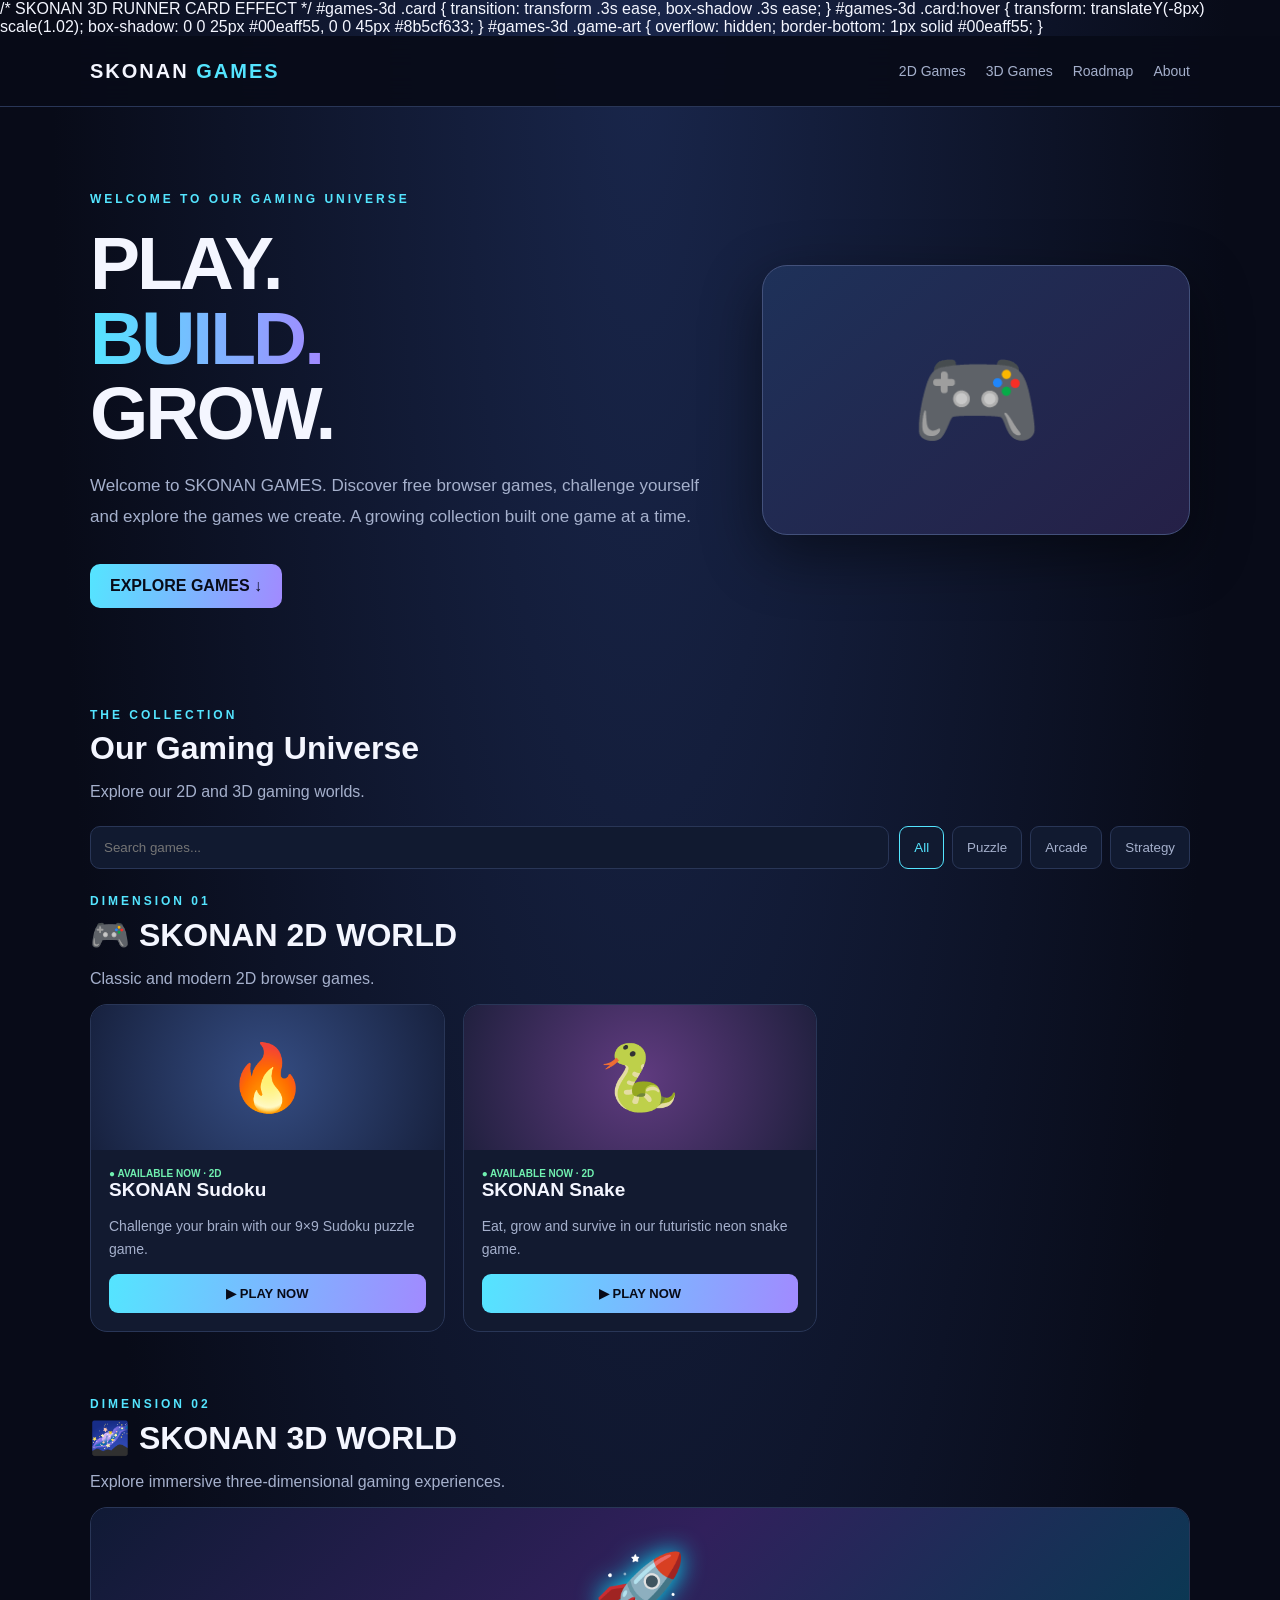
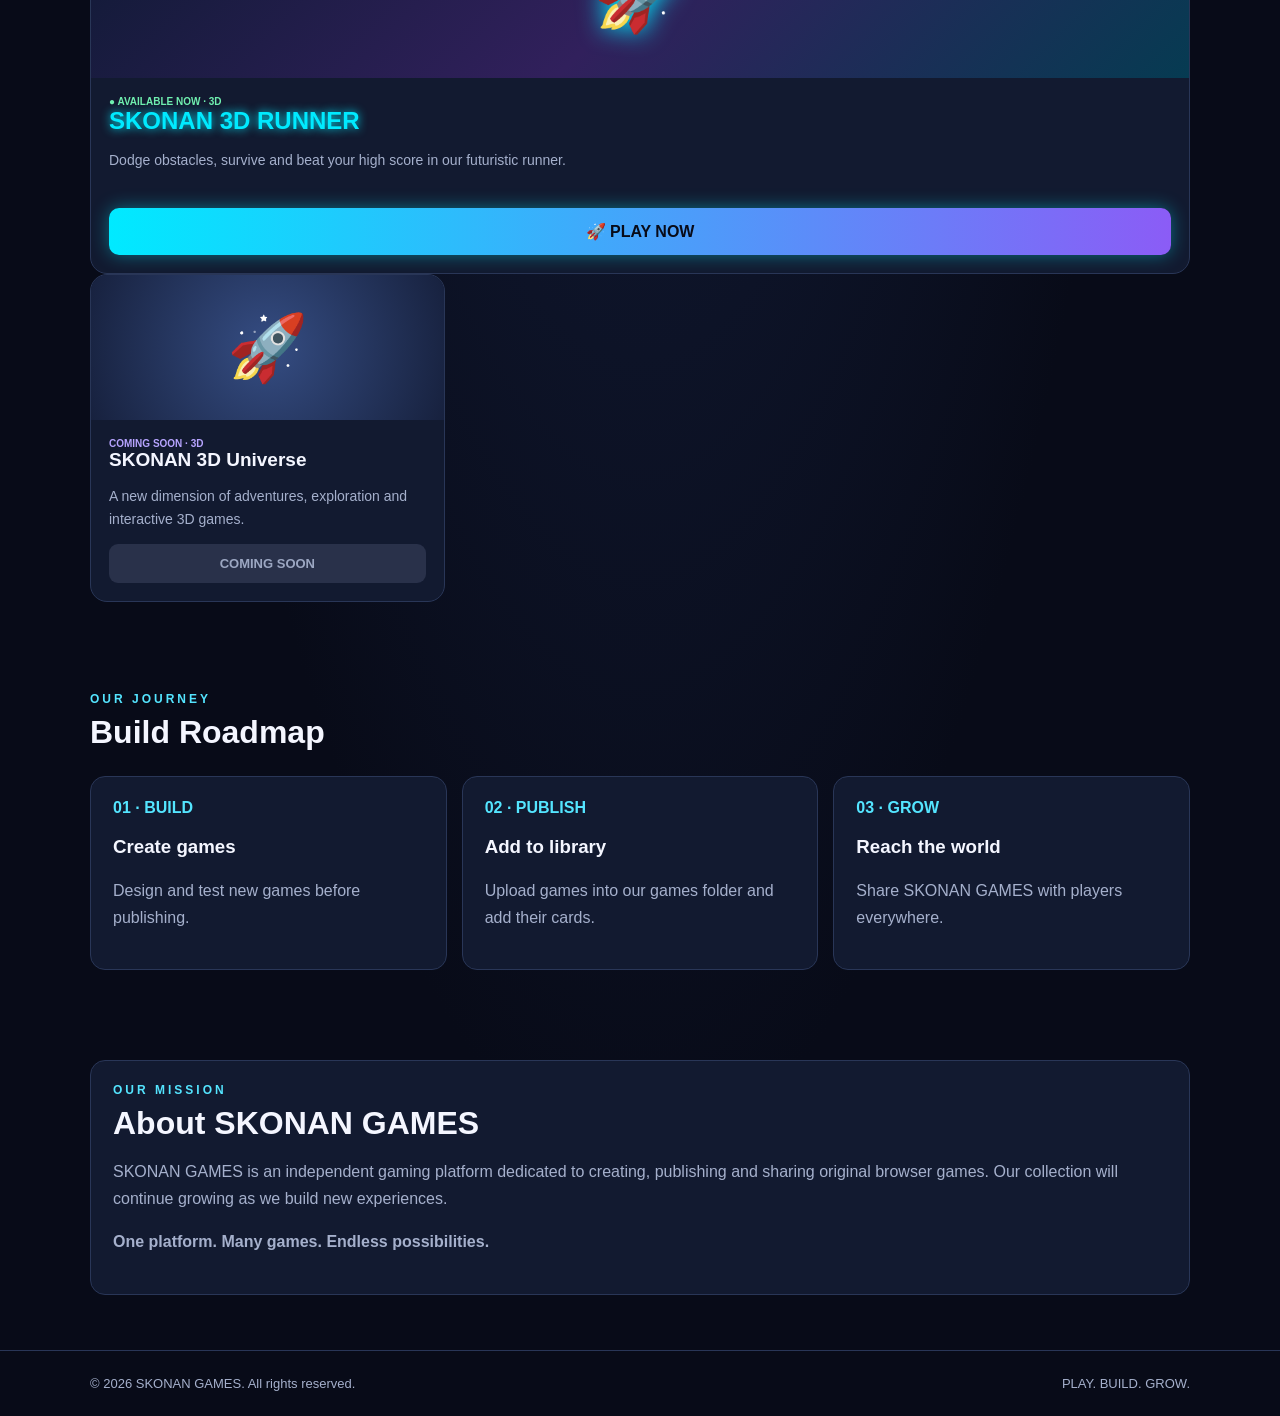
==== commit 8bc6cf9d: "Implement hover effects for 3D game cards Added hover effects for 3D game cards." ====
--- a/index.html
+++ b/index.html
@@ -36,7 +36,21 @@
   "inLanguage": "en"
 }
 </script>
-
+/* SKONAN 3D RUNNER CARD EFFECT */
+#games-3d .card {
+  transition: transform .3s ease, box-shadow .3s ease;
+}
+
+#games-3d .card:hover {
+  transform: translateY(-8px) scale(1.02);
+  box-shadow: 0 0 25px #00eaff55,
+              0 0 45px #8b5cf633;
+}
+
+#games-3d .game-art {
+  overflow: hidden;
+  border-bottom: 1px solid #00eaff55;
+}
 <style>
 :root {
   --bg:#080b18;
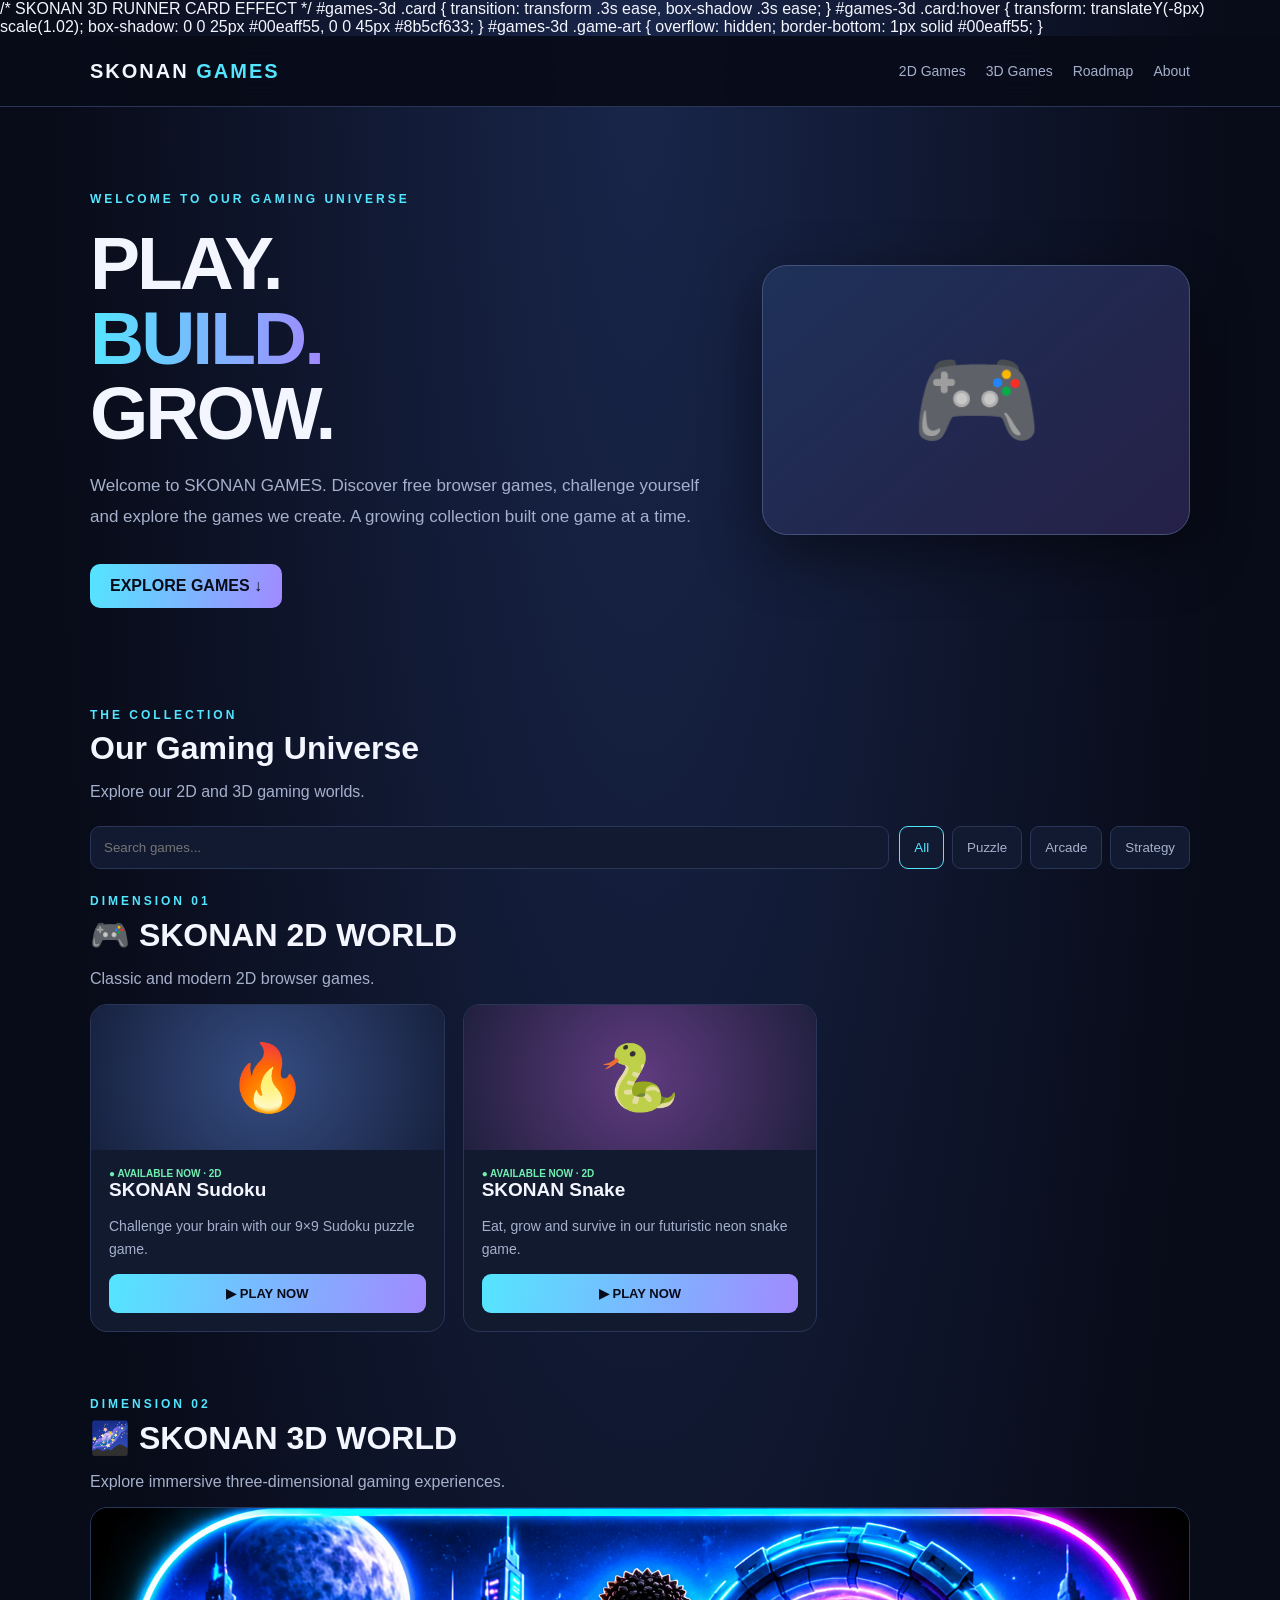
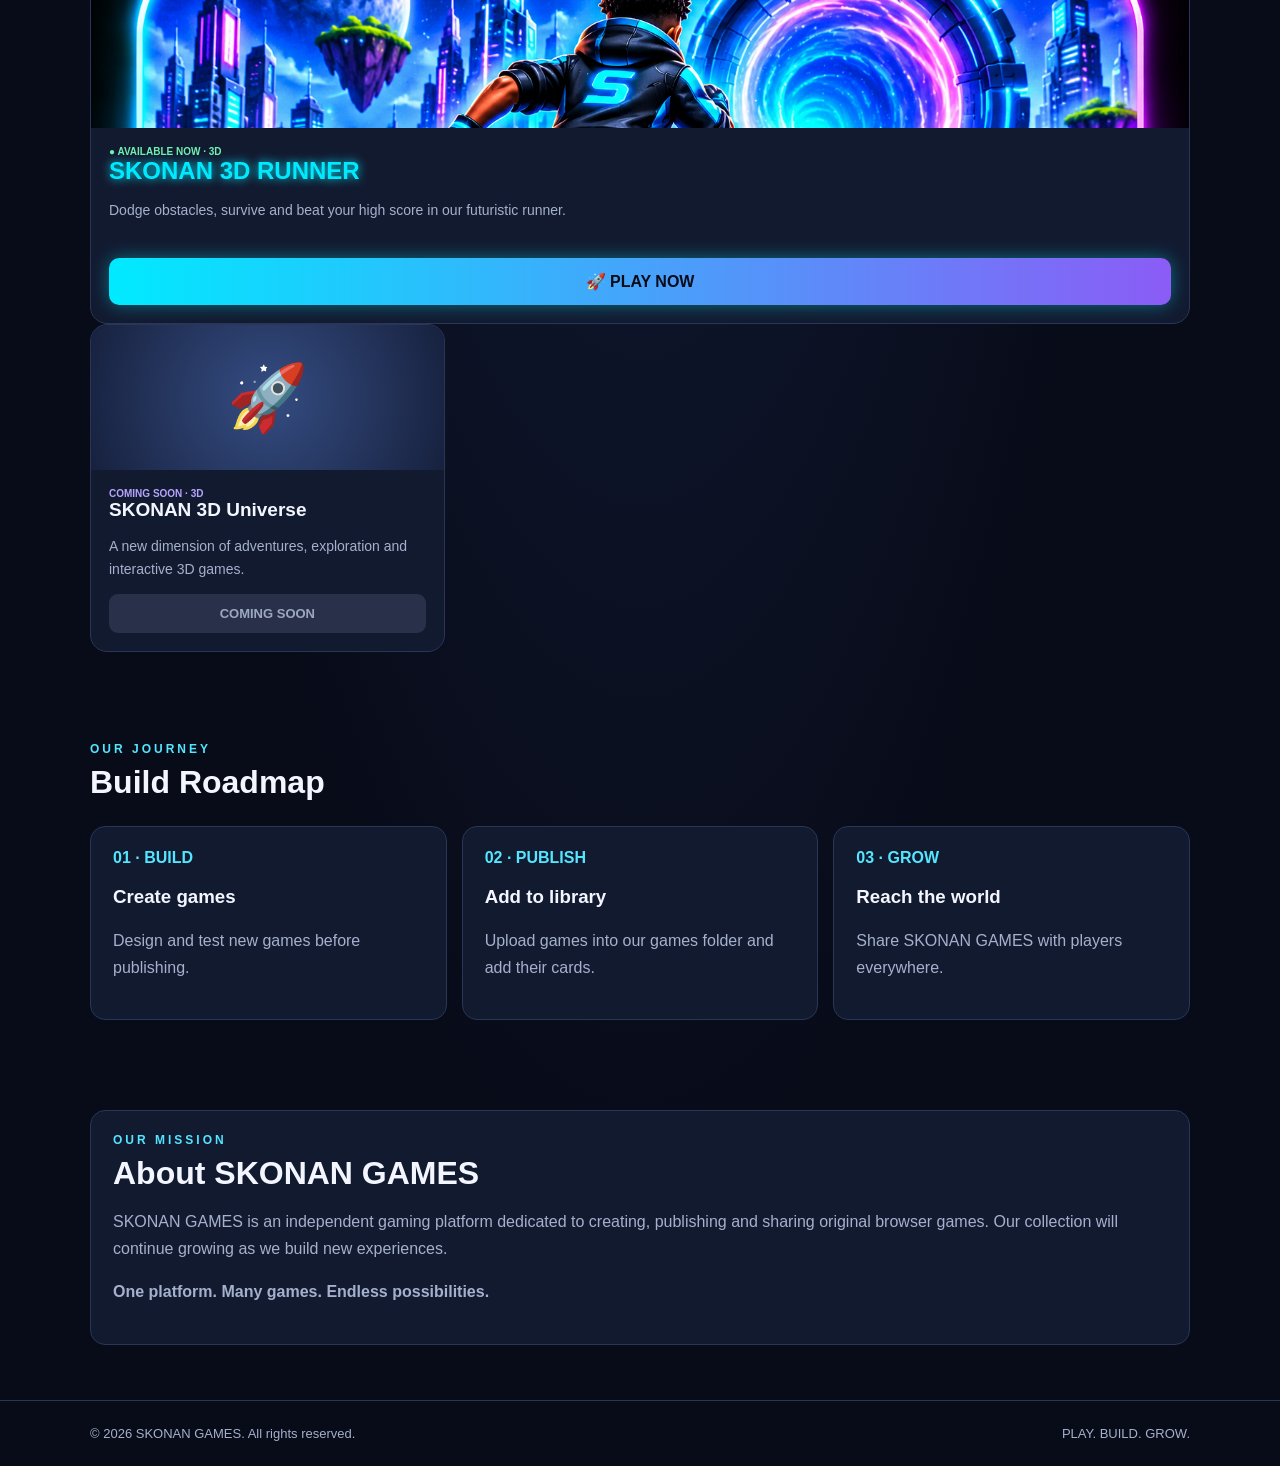
==== commit ea81f400: "Replace game art text with image and adjust styles Updated game art section to include an image and " ====
--- a/index.html
+++ b/index.html
@@ -282,15 +282,13 @@
     <p class="muted">Explore immersive three-dimensional gaming experiences.</p>
 <article class="card" data-name="skonan 3d runner" data-category="arcade">
   <div class="game-art" style="
-  font-size:75px;
-  height:170px;
-  display:flex;
-  align-items:center;
-  justify-content:center;
-  background:linear-gradient(135deg,#101a35,#31205c,#063b52);
-  text-shadow:0 0 25px #00eaff;
+  height:220px;
+  overflow:hidden;
+  padding:0;
 ">
-  🚀
+  <img src="images/skonan-3d-runner.png"
+       alt="SKONAN 3D Runner"
+       style="width:100%;height:100%;object-fit:cover;">
 </div>
   <div class="card-body">
     <div class="status">● AVAILABLE NOW · 3D</div>
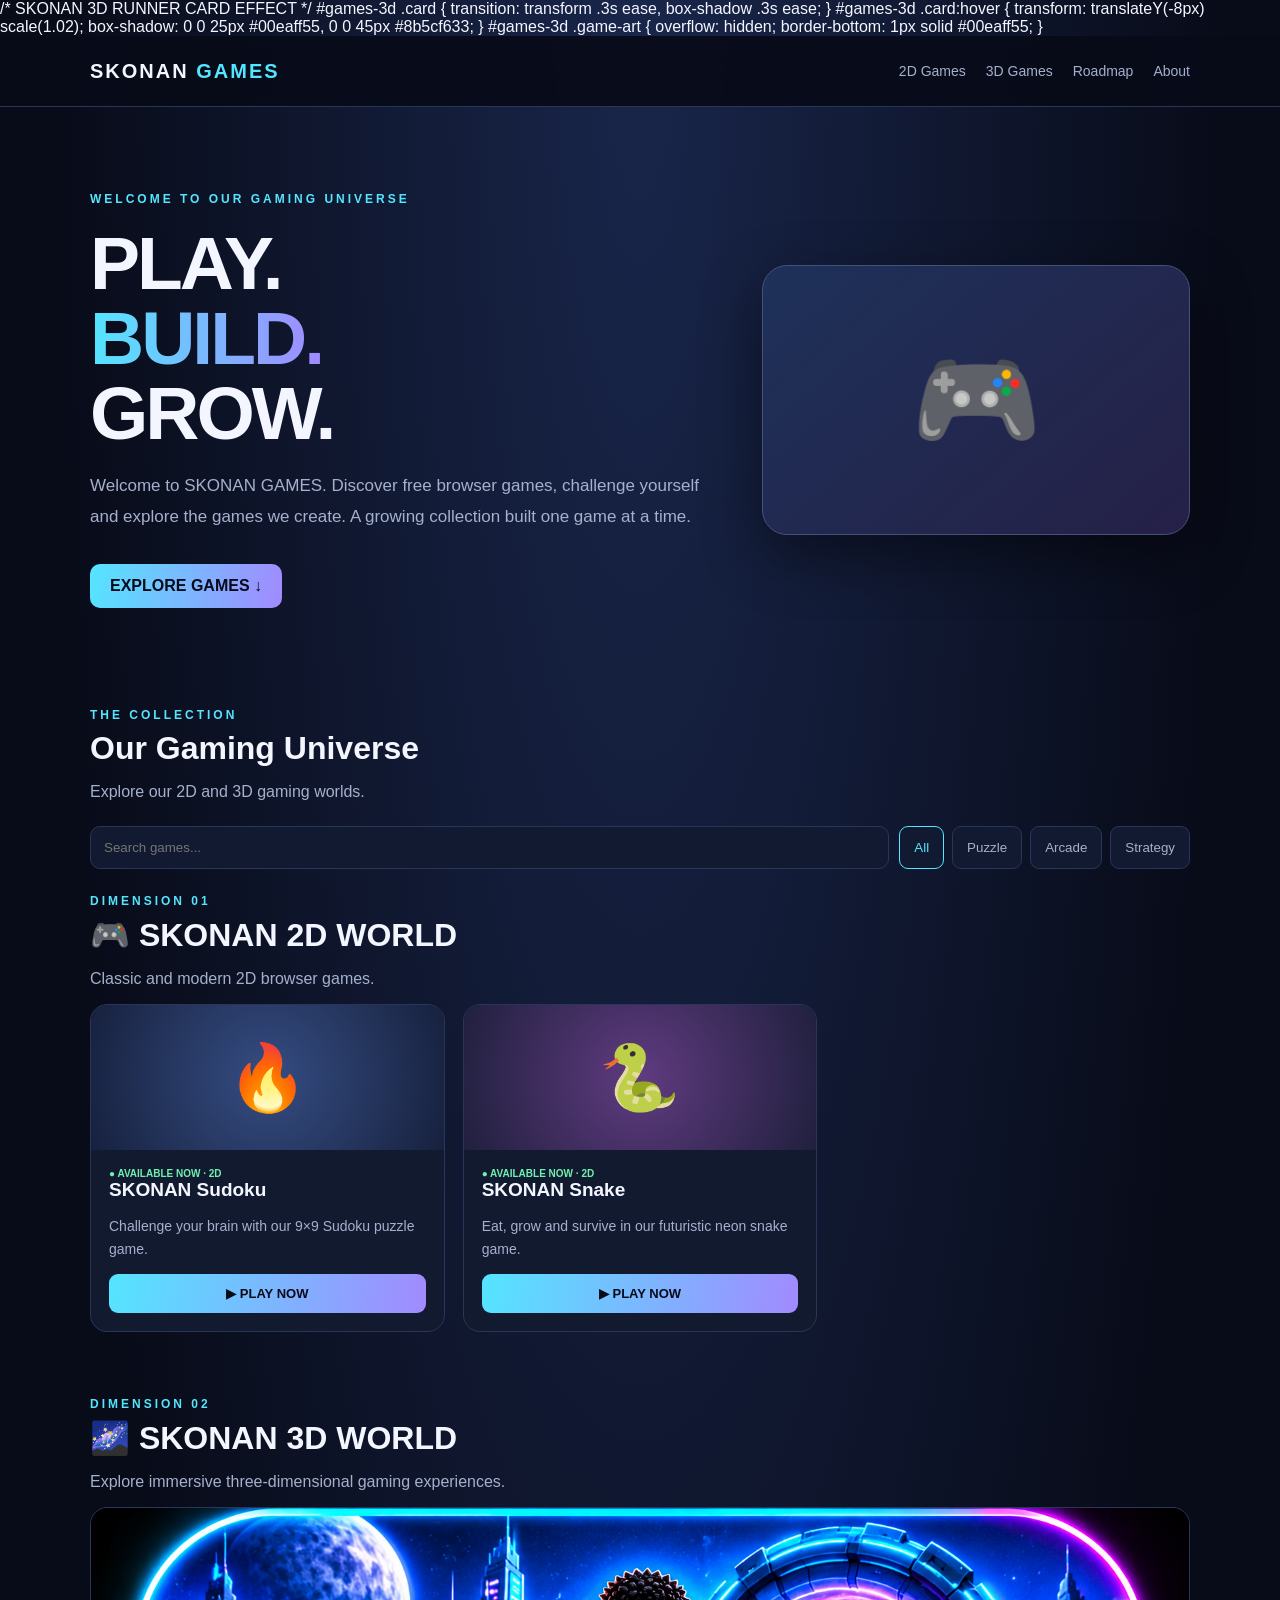
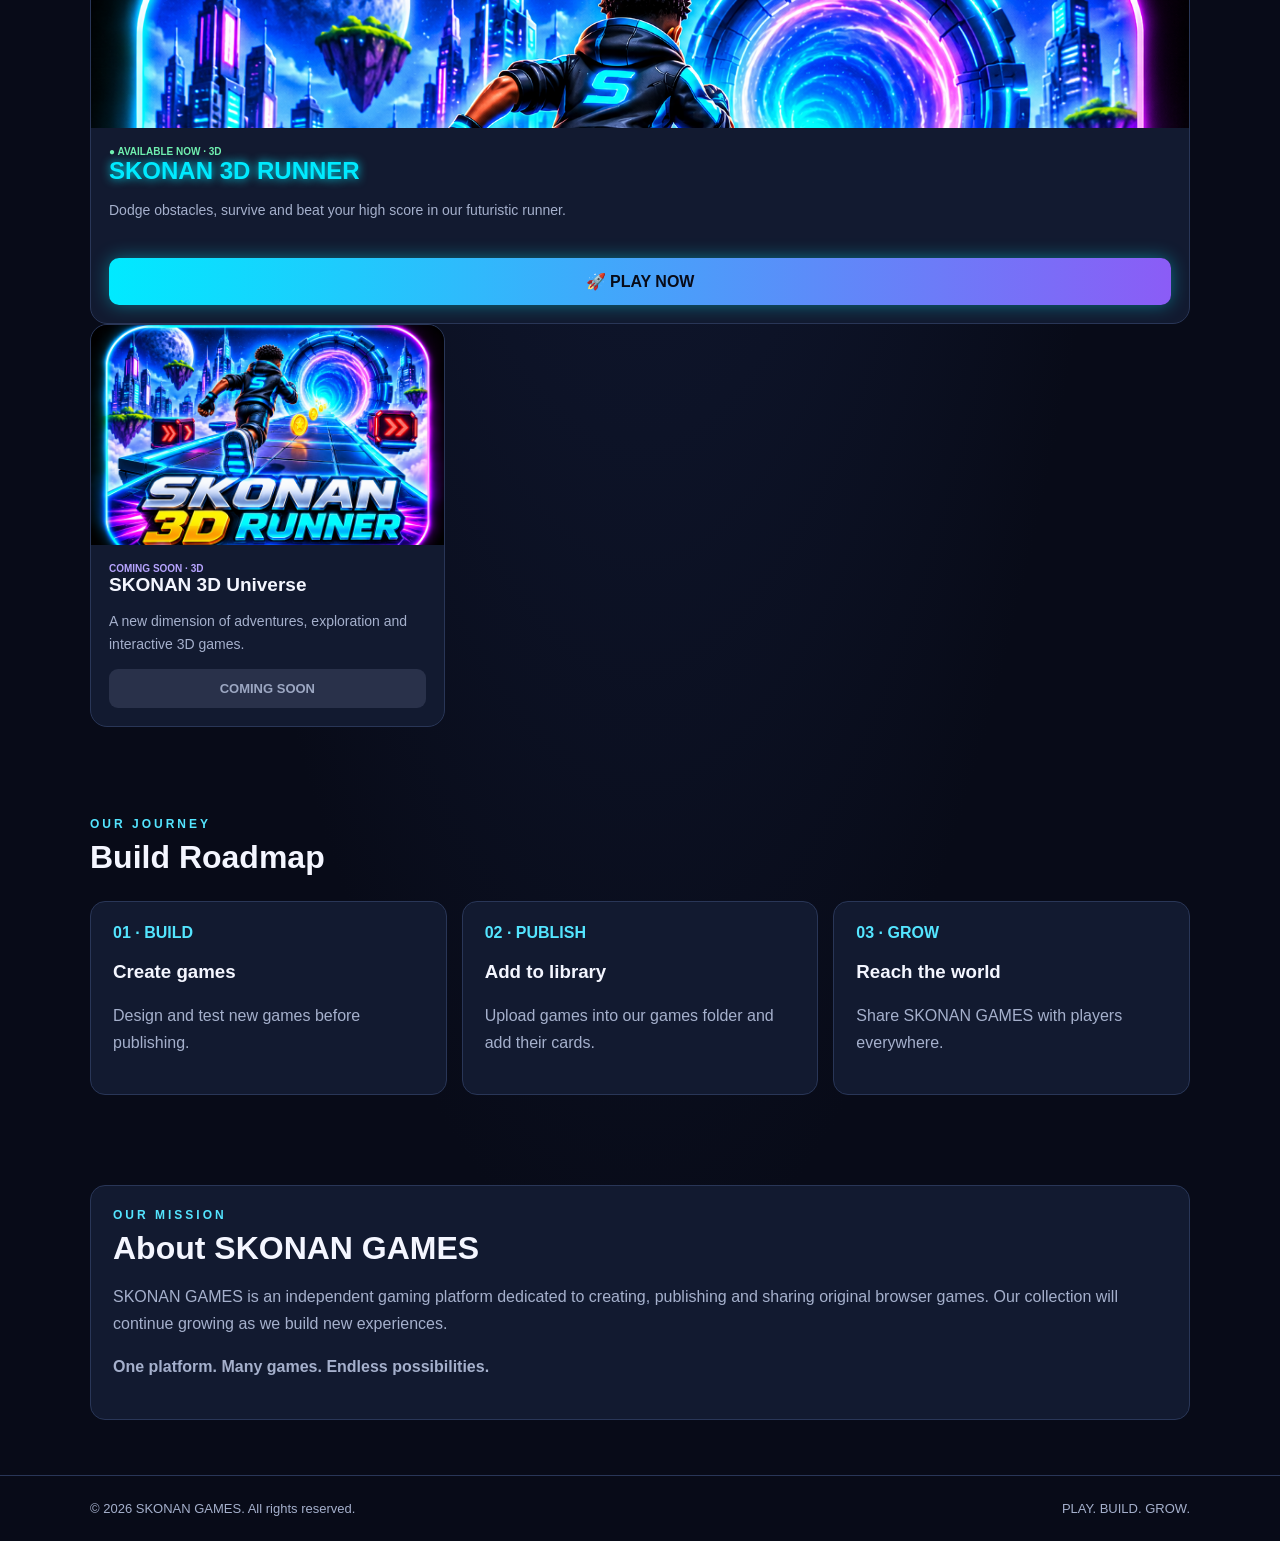
==== commit 95c1d677: "Add image to game art section in index.html Updated the game art section to include an image with sp" ====
--- a/index.html
+++ b/index.html
@@ -313,7 +313,17 @@
 </article>
     <div class="grid">
       <article class="card" data-name="skonan 3d world" data-category="strategy">
-        <div class="game-art">🚀</div>
+       <div class="game-art" style="
+  height:220px;
+  overflow:hidden;
+  padding:0;
+">
+  <img
+    src="images/skonan-3d-runner.png"
+    alt="SKONAN 3D Runner"
+    style="width:100%;height:100%;object-fit:cover;"
+  >
+</div>
         <div class="card-body">
           <div class="status soon">COMING SOON · 3D</div>
           <h3>SKONAN 3D Universe</h3>
